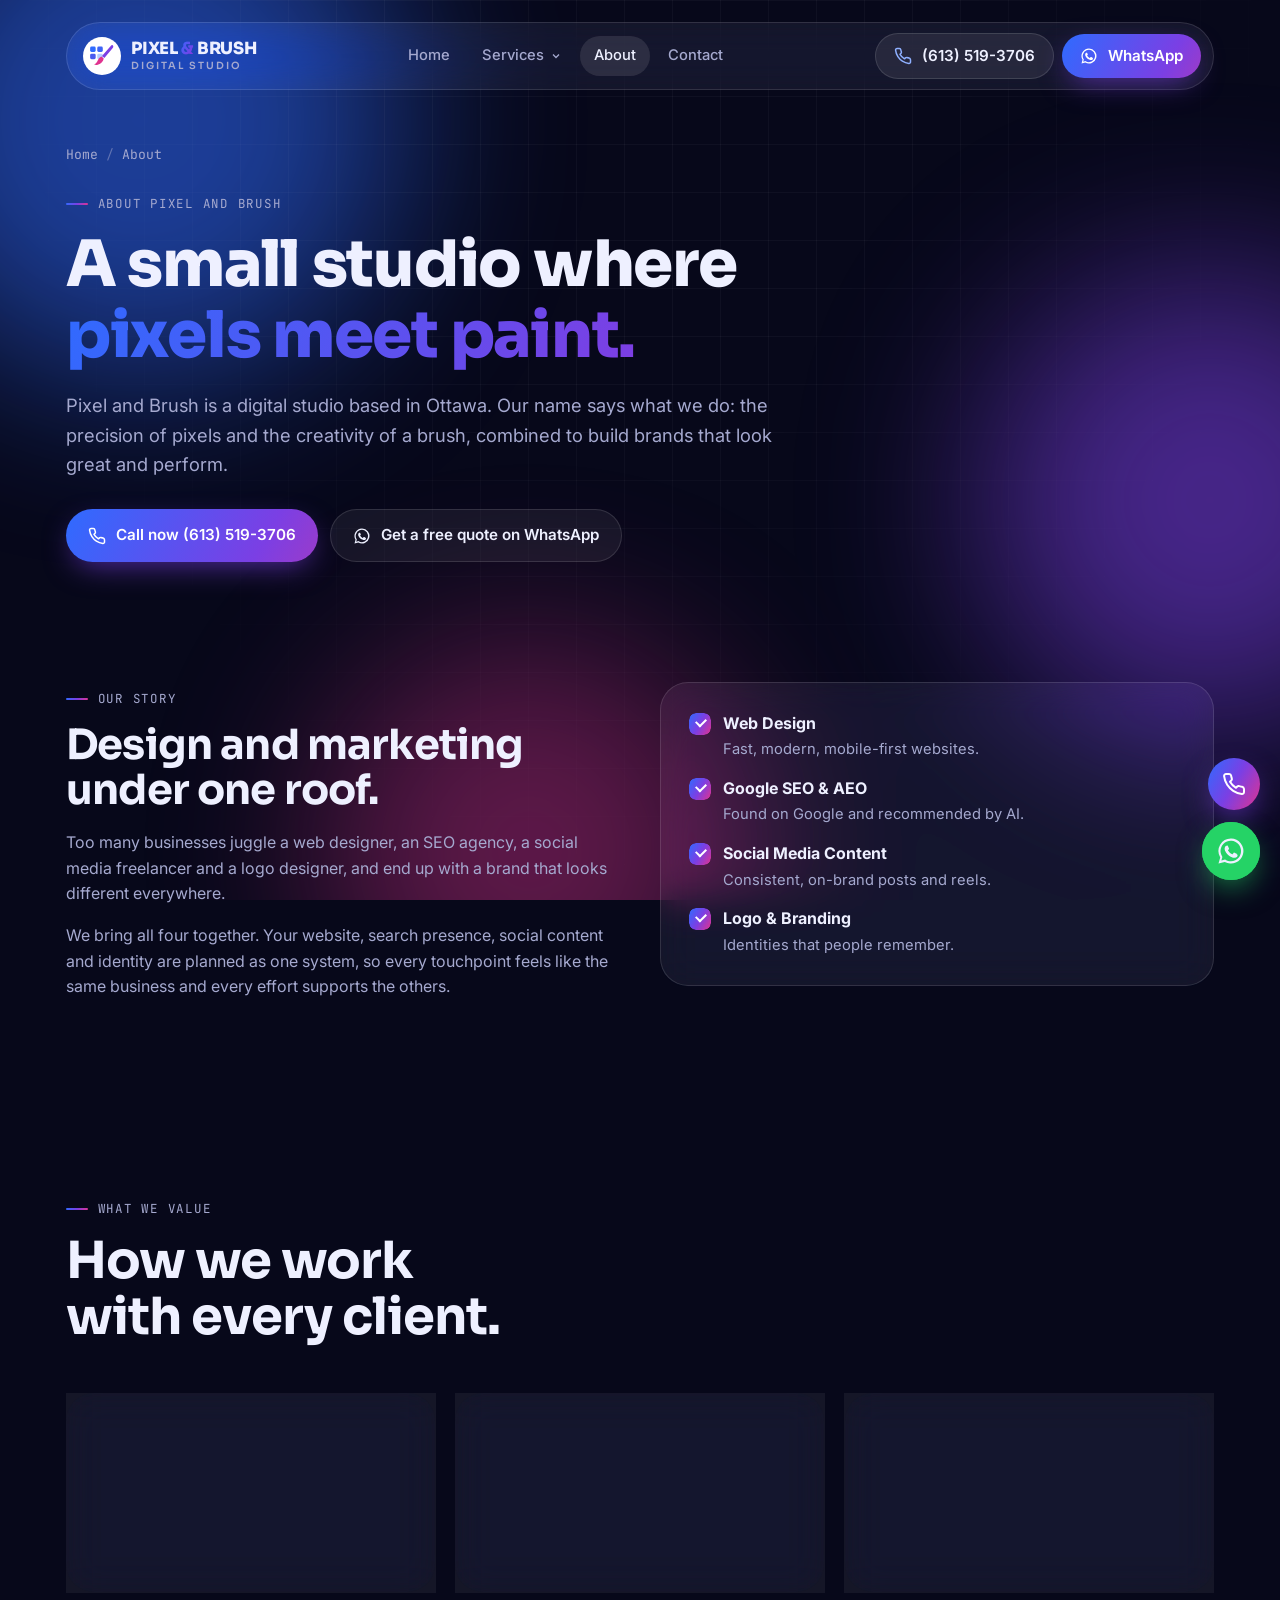
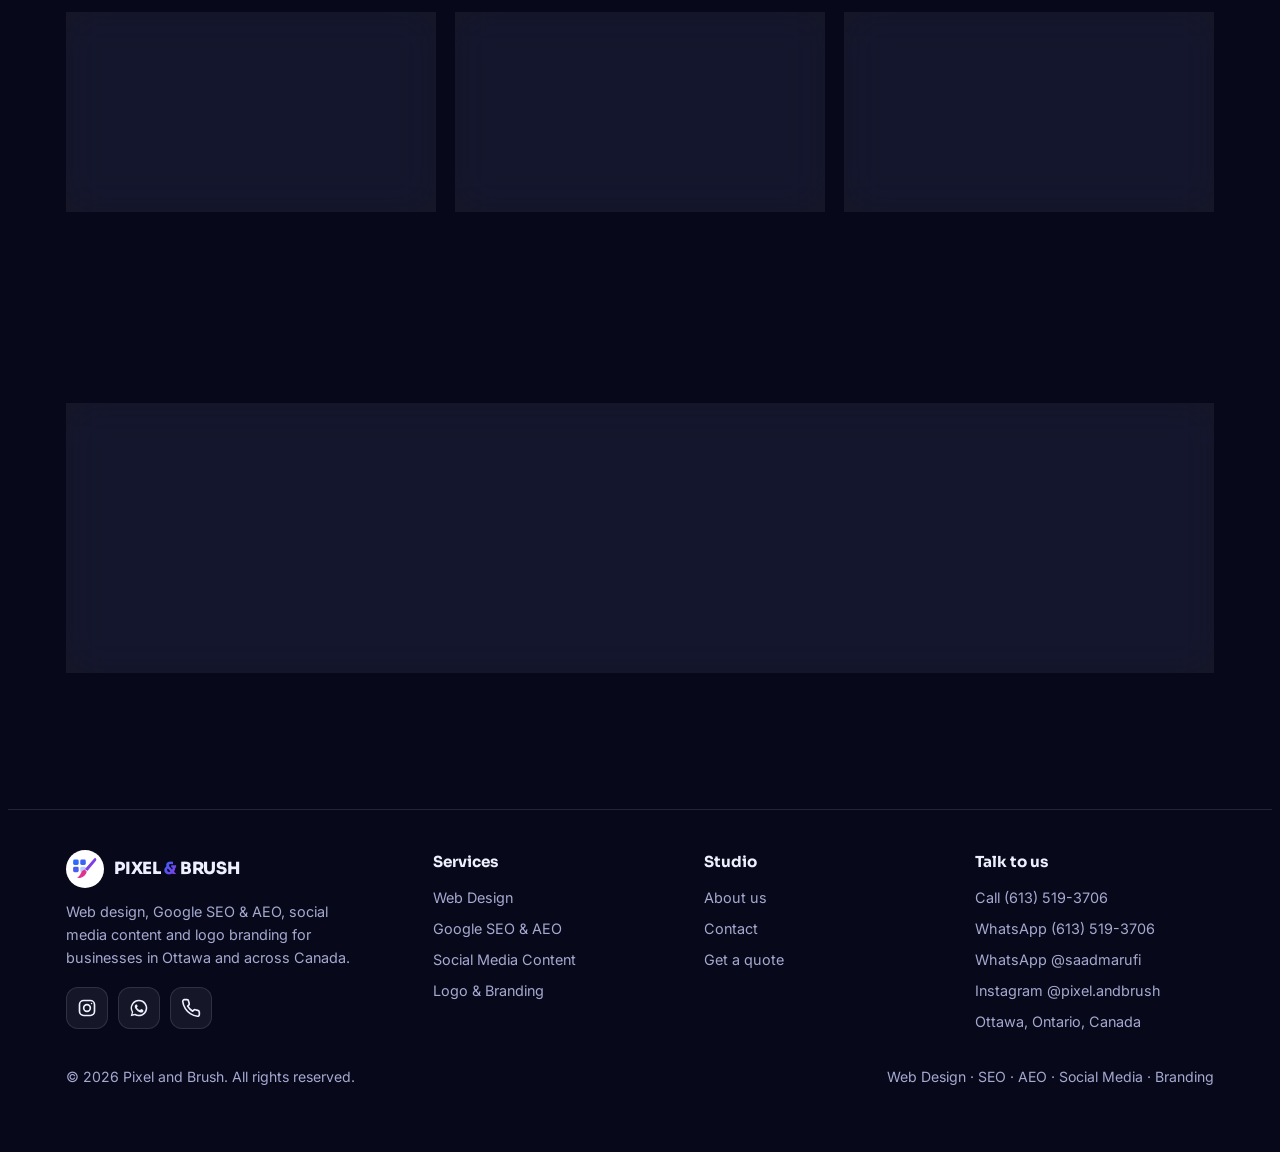
==== about.html @ d86c37ec "Replace old site with new Pixel and Brush website Seven pages (home, four services, about, contact) " ====
<!doctype html>
<html lang="en-CA">
<head>
<meta charset="utf-8">
<meta name="viewport" content="width=device-width, initial-scale=1, viewport-fit=cover">
<title>About Pixel and Brush | Ottawa Digital Studio</title>
<meta name="claude:viewport-fit-sides" content="cover">
<meta name="description" content="Meet Pixel and Brush, a Ottawa digital studio combining web design, SEO and AEO, social media content and branding under one roof.">
<meta name="robots" content="index, follow, max-image-preview:large">
<link rel="canonical" href="https://pixelandbrush.com/about.html">
<meta name="theme-color" content="#07081a">
<meta property="og:type" content="website">
<meta property="og:site_name" content="Pixel and Brush">
<meta property="og:title" content="About Pixel and Brush | Ottawa Digital Studio">
<meta property="og:description" content="Meet Pixel and Brush, a Ottawa digital studio combining web design, SEO and AEO, social media content and branding under one roof.">
<meta property="og:url" content="https://pixelandbrush.com/about.html">
<meta property="og:locale" content="en_CA">
<meta name="twitter:card" content="summary_large_image">
<meta name="geo.region" content="CA-ON">
<meta name="geo.placename" content="Ottawa">
<link rel="icon" href="assets/logo.svg" type="image/svg+xml">
<link rel="preconnect" href="https://fonts.googleapis.com">
<link rel="preconnect" href="https://fonts.gstatic.com" crossorigin>
<link rel="stylesheet" href="https://fonts.googleapis.com/css2?family=Sora:wght@500;600;700;800&family=Inter:wght@400;500;600&family=JetBrains+Mono:wght@500&display=swap">
<link rel="stylesheet" href="assets/style.css">
<script type="application/ld+json">{"@context": "https://schema.org", "@graph": [{"@type": "ProfessionalService", "@id": "https://pixelandbrush.com/#business", "name": "Pixel and Brush", "url": "https://pixelandbrush.com/", "logo": "https://pixelandbrush.com/assets/logo.svg", "image": "https://pixelandbrush.com/assets/logo.svg", "description": "Pixel and Brush is a digital studio in Ottawa offering web design, Google SEO and AEO, social media content creation, and logo and branding.", "telephone": "+16135193706", "priceRange": "$$", "sameAs": ["https://www.instagram.com/pixel.andbrush"], "address": {"@type": "PostalAddress", "addressLocality": "Ottawa", "addressRegion": "ON", "addressCountry": "CA"}, "areaServed": [{"@type": "City", "name": "Ottawa"}, {"@type": "Country", "name": "Canada"}], "contactPoint": {"@type": "ContactPoint", "telephone": "+16135193706", "contactType": "sales", "availableLanguage": ["English"]}, "hasOfferCatalog": {"@type": "OfferCatalog", "name": "Digital services", "itemListElement": [{"@type": "Offer", "itemOffered": {"@type": "Service", "name": "Web Design", "url": "https://pixelandbrush.com/web-design.html"}}, {"@type": "Offer", "itemOffered": {"@type": "Service", "name": "Google SEO & AEO", "url": "https://pixelandbrush.com/seo-aeo.html"}}, {"@type": "Offer", "itemOffered": {"@type": "Service", "name": "Social Media Content", "url": "https://pixelandbrush.com/social-media-content.html"}}, {"@type": "Offer", "itemOffered": {"@type": "Service", "name": "Logo & Branding", "url": "https://pixelandbrush.com/logo-branding.html"}}]}}, {"@type": "WebPage", "@id": "https://pixelandbrush.com/about.html#page", "url": "https://pixelandbrush.com/about.html", "name": "About Pixel and Brush | Ottawa Digital Studio", "description": "Meet Pixel and Brush, a Ottawa digital studio combining web design, SEO and AEO, social media content and branding under one roof.", "isPartOf": {"@type": "WebSite", "@id": "https://pixelandbrush.com/#site", "url": "https://pixelandbrush.com/", "name": "Pixel and Brush"}, "about": {"@id": "https://pixelandbrush.com/#business"}}, {"@type": "BreadcrumbList", "itemListElement": [{"@type": "ListItem", "position": 1, "name": "Home", "item": "https://pixelandbrush.com/"}, {"@type": "ListItem", "position": 2, "name": "About", "item": "https://pixelandbrush.com/about.html"}]}]}</script>
</head>
<body>
<div class="ambient" aria-hidden="true"><div class="blob b1"></div><div class="blob b2"></div><div class="blob b3"></div></div>
<div class="grain" aria-hidden="true"></div>
<svg width="0" height="0" style="position:absolute" aria-hidden="true"><defs><symbol id="wa" viewBox="0 0 24 24"><path fill="currentColor" d="M12 2a10 10 0 0 0-8.6 15.1L2 22l5-1.3A10 10 0 1 0 12 2Zm0 18.2c-1.6 0-3.1-.4-4.4-1.2l-.3-.2-3 .8.8-2.9-.2-.3A8.2 8.2 0 1 1 12 20.2Zm4.5-6.1c-.2-.1-1.5-.7-1.7-.8-.2-.1-.4-.1-.6.1l-.8 1c-.1.2-.3.2-.5.1a6.7 6.7 0 0 1-3.3-2.9c-.3-.4.3-.4.8-1.3.1-.2 0-.3 0-.4l-.8-1.8c-.2-.5-.4-.4-.6-.4h-.5c-.2 0-.4.1-.7.3-.2.3-.9.9-.9 2.2s.9 2.5 1 2.7c.1.2 1.8 2.8 4.4 3.9 1.6.7 2.3.8 3.1.6.5-.1 1.5-.6 1.7-1.2.2-.6.2-1.1.2-1.2-.1-.1-.3-.2-.5-.3Z"/></symbol></defs></svg>
<header id="top"><div class="wrap"><nav class="nav glass" aria-label="Main">
<a class="brand" href="index.html" aria-label="Pixel and Brush home"><svg viewBox="0 0 48 48" aria-hidden="true"><circle cx="24" cy="24" r="24" fill="#fff"/><rect x="9" y="12" width="7" height="7" rx="1.8" fill="#2f6bff"/><rect x="18" y="12" width="7" height="7" rx="1.8" fill="#3d63f5"/><rect x="9" y="21" width="7" height="7" rx="1.8" fill="#4a5bef"/><rect x="18" y="21" width="7" height="7" rx="1.8" fill="#2f6bff" opacity=".35"/><path d="M37.5 10.5c1.2 1 1 2.6-.2 3.8L27 26.5l-3-2.6 11.3-12.9c.6-.7 1.5-1 2.2-.5Z" fill="#7b3fe4"/><path d="M23.2 24.6l3 2.7c-.6 3.4-3 6.6-7.6 7.7-1.6.4-3.3.3-4.6-.3 2.6-1 3.6-2.6 4.6-4.9 1-2.4 2.5-4.4 4.6-5.2Z" fill="#e0338f"/></svg><span>PIXEL <span class="grad-text">&amp;</span> BRUSH<small>DIGITAL STUDIO</small></span></a>
<div class="links" id="links">
<a href="index.html">Home</a>
<div class="dd"><button type="button" aria-expanded="false" aria-haspopup="true">Services <svg width="12" height="12" viewBox="0 0 24 24" fill="none" stroke="currentColor" stroke-width="2.5"><path d="m6 9 6 6 6-6"/></svg></button><div class="dd-menu"><a href="web-design.html"><span><svg viewBox="0 0 24 24" fill="none" stroke="#fff" stroke-width="2" stroke-linecap="round" stroke-linejoin="round"><rect x="3" y="4" width="18" height="14" rx="2"/><path d="M3 8h18M8 21h8M12 18v3"/></svg></span><div>Web Design<small>Fast, custom websites that convert</small></div></a><a href="seo-aeo.html"><span><svg viewBox="0 0 24 24" fill="none" stroke="#fff" stroke-width="2" stroke-linecap="round"><circle cx="11" cy="11" r="7"/><path d="M20 20l-4-4M8 11h6M11 8v6"/></svg></span><div>Google SEO & AEO<small>Rank on Google, get cited by AI</small></div></a><a href="social-media-content.html"><span><svg viewBox="0 0 24 24" fill="none" stroke="#fff" stroke-width="2" stroke-linecap="round" stroke-linejoin="round"><rect x="3" y="3" width="18" height="18" rx="5"/><circle cx="12" cy="12" r="4"/><circle cx="17.5" cy="6.5" r=".8" fill="#fff"/></svg></span><div>Social Media Content<small>Reels, posts & monthly calendars</small></div></a><a href="logo-branding.html"><span><svg viewBox="0 0 24 24" fill="none" stroke="#fff" stroke-width="2" stroke-linecap="round" stroke-linejoin="round"><path d="M18.4 2.6a2 2 0 0 1 2.9 2.9L12 14.8 9.2 12z"/><path d="M9 12.5c-2.5 0-4 1.8-4 4 0 1.6-.8 2.6-2 3 4.5 1.5 9-.5 9-4.5z"/></svg></span><div>Logo & Branding<small>Logos and brand identity systems</small></div></a></div></div>
<a href="about.html" aria-current="page">About</a>
<a href="contact.html">Contact</a>
</div>
<div class="nav-actions">
<a class="btn btn-call" href="tel:+16135193706" aria-label="Call now (613) 519-3706"><svg viewBox="0 0 24 24" fill="none" stroke="currentColor" stroke-width="2" stroke-linecap="round" stroke-linejoin="round"><path d="M22 16.9v3a2 2 0 0 1-2.2 2 19.8 19.8 0 0 1-8.6-3.1 19.5 19.5 0 0 1-6-6A19.8 19.8 0 0 1 2.1 4.2 2 2 0 0 1 4.1 2h3a2 2 0 0 1 2 1.7c.1.9.4 1.8.7 2.7a2 2 0 0 1-.5 2.1L8 9.8a16 16 0 0 0 6 6l1.3-1.3a2 2 0 0 1 2.1-.4c.9.3 1.8.6 2.7.7a2 2 0 0 1 1.7 2z"/></svg><span class="num">(613) 519-3706</span></a>
<a class="btn btn-grad" href="https://wa.me/16135193706" target="_blank" rel="noopener"><svg viewBox="0 0 24 24" fill="currentColor" aria-hidden="true"><use href="#wa"/></svg><span>WhatsApp</span></a>
<button class="menu-btn" id="menuBtn" aria-label="Open menu" aria-expanded="false" aria-controls="links"><svg viewBox="0 0 24 24" width="20" height="20" fill="none" stroke="currentColor" stroke-width="2" stroke-linecap="round" aria-hidden="true"><path d="M4 7h16M4 12h16M4 17h10"/></svg></button>
</div></nav></div></header>
<main><div class="wrap phero"><nav aria-label="Breadcrumb" class="crumbs load"><ol><li><a href="index.html">Home</a></li><li aria-current="page">About</li></ol></nav>
<span class="eyebrow load d1">About Pixel and Brush</span><h1 class="load d2">A small studio where <span class="grad-text">pixels meet paint.</span></h1><p class="lead load d3">Pixel and Brush is a digital studio based in Ottawa. Our name says what we do: the precision of pixels and the creativity of a brush, combined to build brands that look great and perform.</p><div class="load d4"><div class="ctas"><a class="btn btn-grad" href="tel:+16135193706"><svg viewBox="0 0 24 24" fill="none" stroke="currentColor" stroke-width="2" stroke-linecap="round" stroke-linejoin="round"><path d="M22 16.9v3a2 2 0 0 1-2.2 2 19.8 19.8 0 0 1-8.6-3.1 19.5 19.5 0 0 1-6-6A19.8 19.8 0 0 1 2.1 4.2 2 2 0 0 1 4.1 2h3a2 2 0 0 1 2 1.7c.1.9.4 1.8.7 2.7a2 2 0 0 1-.5 2.1L8 9.8a16 16 0 0 0 6 6l1.3-1.3a2 2 0 0 1 2.1-.4c.9.3 1.8.6 2.7.7a2 2 0 0 1 1.7 2z"/></svg>Call now (613) 519-3706</a>
<a class="btn btn-ghost" href="https://wa.me/16135193706" target="_blank" rel="noopener"><svg viewBox="0 0 24 24" fill="currentColor" aria-hidden="true"><use href="#wa"/></svg>Get a free quote on WhatsApp</a></div></div></div><section><div class="wrap two"><div class="prose reveal"><span class="eyebrow">Our story</span><h2>Design and marketing under one roof.</h2><p>Too many businesses juggle a web designer, an SEO agency, a social media freelancer and a logo designer, and end up with a brand that looks different everywhere.</p><p>We bring all four together. Your website, search presence, social content and identity are planned as one system, so every touchpoint feels like the same business and every effort supports the others.</p></div><ul class="check glass reveal"><li><div><strong>Web Design</strong><span>Fast, modern, mobile-first websites.</span></div></li><li><div><strong>Google SEO &amp; AEO</strong><span>Found on Google and recommended by AI.</span></div></li><li><div><strong>Social Media Content</strong><span>Consistent, on-brand posts and reels.</span></div></li><li><div><strong>Logo &amp; Branding</strong><span>Identities that people remember.</span></div></li></ul></div></section><section><div class="wrap"><div class="sec-head reveal"><div><span class="eyebrow">What we value</span><h2>How we work with every client.</h2></div></div><div class="feat"><div class="f glass reveal"><div class="icon"><svg viewBox="0 0 24 24" fill="none" stroke="currentColor" stroke-width="2" stroke-linecap="round" stroke-linejoin="round"><path d="M22 16.9v3a2 2 0 0 1-2.2 2 19.8 19.8 0 0 1-8.6-3.1 19.5 19.5 0 0 1-6-6A19.8 19.8 0 0 1 2.1 4.2 2 2 0 0 1 4.1 2h3a2 2 0 0 1 2 1.7c.1.9.4 1.8.7 2.7a2 2 0 0 1-.5 2.1L8 9.8a16 16 0 0 0 6 6l1.3-1.3a2 2 0 0 1 2.1-.4c.9.3 1.8.6 2.7.7a2 2 0 0 1 1.7 2z"/></svg></div><h3>Easy to reach</h3><p>Call (613) 519-3706 or WhatsApp us. You talk to the people doing the work.</p></div><div class="f glass reveal"><div class="icon"><svg viewBox="0 0 24 24" fill="none" stroke="#fff" stroke-width="2"><path d="M2 12s3.6-7 10-7 10 7 10 7-3.6 7-10 7S2 12 2 12z"/><circle cx="12" cy="12" r="3"/></svg></div><h3>Transparent</h3><p>Clear quotes, clear timelines and plain-language reports.</p></div><div class="f glass reveal"><div class="icon"><svg viewBox="0 0 24 24" fill="none" stroke="#fff" stroke-width="2" stroke-linecap="round" stroke-linejoin="round"><path d="M13 2 4 14h7l-1 8 9-12h-7z"/></svg></div><h3>Fast &amp; reliable</h3><p>We agree deadlines up front and keep them.</p></div><div class="f glass reveal"><div class="icon"><svg viewBox="0 0 24 24" fill="none" stroke="#fff" stroke-width="2" stroke-linecap="round"><path d="M12 3l2.5 5.5L20 11l-5.5 2.5L12 19l-2.5-5.5L4 11l5.5-2.5z"/></svg></div><h3>Future-ready</h3><p>We build for how people search today, including AI assistants.</p></div><div class="f glass reveal"><div class="icon"><svg viewBox="0 0 24 24" fill="none" stroke="#fff" stroke-width="2" stroke-linecap="round"><path d="M12 21s-7-4.5-7-10a4 4 0 0 1 7-2.6A4 4 0 0 1 19 11c0 5.5-7 10-7 10z"/></svg></div><h3>Detail-obsessed</h3><p>Smooth animations, sharp layouts and polished copy.</p></div><div class="f glass reveal"><div class="icon"><svg viewBox="0 0 24 24" fill="none" stroke="#fff" stroke-width="2" stroke-linecap="round"><path d="M3 17l6-6 4 4 8-8M15 7h6v6"/></svg></div><h3>Results-focused</h3><p>Everything we make is measured by calls, leads and sales.</p></div></div></div></section><section><div class="wrap"><div class="cta-band glass reveal"><div><h2>Let's talk about your brand.</h2><p>Call (613) 519-3706 or message us on WhatsApp.</p></div><div class="ctas"><a class="btn btn-grad" href="tel:+16135193706"><svg viewBox="0 0 24 24" fill="none" stroke="currentColor" stroke-width="2" stroke-linecap="round" stroke-linejoin="round"><path d="M22 16.9v3a2 2 0 0 1-2.2 2 19.8 19.8 0 0 1-8.6-3.1 19.5 19.5 0 0 1-6-6A19.8 19.8 0 0 1 2.1 4.2 2 2 0 0 1 4.1 2h3a2 2 0 0 1 2 1.7c.1.9.4 1.8.7 2.7a2 2 0 0 1-.5 2.1L8 9.8a16 16 0 0 0 6 6l1.3-1.3a2 2 0 0 1 2.1-.4c.9.3 1.8.6 2.7.7a2 2 0 0 1 1.7 2z"/></svg>Call now (613) 519-3706</a>
<a class="btn btn-ghost" href="https://wa.me/16135193706" target="_blank" rel="noopener"><svg viewBox="0 0 24 24" fill="currentColor" aria-hidden="true"><use href="#wa"/></svg>Get a free quote on WhatsApp</a></div></div></div></section></main>
<footer><div class="wrap">
<div class="foot-grid">
<div><a class="brand" href="index.html"><svg viewBox="0 0 48 48" aria-hidden="true"><circle cx="24" cy="24" r="24" fill="#fff"/><rect x="9" y="12" width="7" height="7" rx="1.8" fill="#2f6bff"/><rect x="18" y="12" width="7" height="7" rx="1.8" fill="#3d63f5"/><rect x="9" y="21" width="7" height="7" rx="1.8" fill="#4a5bef"/><rect x="18" y="21" width="7" height="7" rx="1.8" fill="#2f6bff" opacity=".35"/><path d="M37.5 10.5c1.2 1 1 2.6-.2 3.8L27 26.5l-3-2.6 11.3-12.9c.6-.7 1.5-1 2.2-.5Z" fill="#7b3fe4"/><path d="M23.2 24.6l3 2.7c-.6 3.4-3 6.6-7.6 7.7-1.6.4-3.3.3-4.6-.3 2.6-1 3.6-2.6 4.6-4.9 1-2.4 2.5-4.4 4.6-5.2Z" fill="#e0338f"/></svg><span>PIXEL <span class="grad-text">&amp;</span> BRUSH</span></a>
<p>Web design, Google SEO &amp; AEO, social media content and logo branding for businesses in Ottawa and across Canada.</p><div class="socials"><a href="https://www.instagram.com/pixel.andbrush" target="_blank" rel="noopener me" aria-label="Pixel and Brush on Instagram"><svg viewBox="0 0 24 24" fill="none" stroke="currentColor" stroke-width="2" stroke-linecap="round" stroke-linejoin="round"><rect x="3" y="3" width="18" height="18" rx="5"/><circle cx="12" cy="12" r="4"/><circle cx="17.5" cy="6.5" r=".9" fill="currentColor" stroke="none"/></svg></a><a href="https://wa.me/16135193706" target="_blank" rel="noopener" aria-label="WhatsApp"><svg viewBox="0 0 24 24" fill="currentColor" aria-hidden="true"><use href="#wa"/></svg></a><a href="tel:+16135193706" aria-label="Call (613) 519-3706"><svg viewBox="0 0 24 24" fill="none" stroke="currentColor" stroke-width="2" stroke-linecap="round" stroke-linejoin="round"><path d="M22 16.9v3a2 2 0 0 1-2.2 2 19.8 19.8 0 0 1-8.6-3.1 19.5 19.5 0 0 1-6-6A19.8 19.8 0 0 1 2.1 4.2 2 2 0 0 1 4.1 2h3a2 2 0 0 1 2 1.7c.1.9.4 1.8.7 2.7a2 2 0 0 1-.5 2.1L8 9.8a16 16 0 0 0 6 6l1.3-1.3a2 2 0 0 1 2.1-.4c.9.3 1.8.6 2.7.7a2 2 0 0 1 1.7 2z"/></svg></a></div></div>
<div><h4>Services</h4><ul><li><a href="web-design.html">Web Design</a></li><li><a href="seo-aeo.html">Google SEO & AEO</a></li><li><a href="social-media-content.html">Social Media Content</a></li><li><a href="logo-branding.html">Logo & Branding</a></li></ul></div>
<div><h4>Studio</h4><ul><li><a href="about.html">About us</a></li><li><a href="contact.html">Contact</a></li><li><a href="contact.html#quote">Get a quote</a></li></ul></div>
<div><h4>Talk to us</h4><ul><li><a href="tel:+16135193706">Call (613) 519-3706</a></li><li><a href="https://wa.me/16135193706" target="_blank" rel="noopener">WhatsApp (613) 519-3706</a></li><li>WhatsApp @saadmarufi</li><li><a href="https://www.instagram.com/pixel.andbrush" target="_blank" rel="noopener me">Instagram @pixel.andbrush</a></li><li>Ottawa, Ontario, Canada</li></ul></div>
</div>
<div class="foot"><span>© <span id="yr">2026</span> Pixel and Brush. All rights reserved.</span><span>Web Design · SEO · AEO · Social Media · Branding</span></div>
</div></footer>
<a class="fab-call" href="tel:+16135193706" aria-label="Call now (613) 519-3706"><span style="color:#fff;display:grid"><svg viewBox="0 0 24 24" fill="none" stroke="currentColor" stroke-width="2" stroke-linecap="round" stroke-linejoin="round"><path d="M22 16.9v3a2 2 0 0 1-2.2 2 19.8 19.8 0 0 1-8.6-3.1 19.5 19.5 0 0 1-6-6A19.8 19.8 0 0 1 2.1 4.2 2 2 0 0 1 4.1 2h3a2 2 0 0 1 2 1.7c.1.9.4 1.8.7 2.7a2 2 0 0 1-.5 2.1L8 9.8a16 16 0 0 0 6 6l1.3-1.3a2 2 0 0 1 2.1-.4c.9.3 1.8.6 2.7.7a2 2 0 0 1 1.7 2z"/></svg></span></a>
<a class="fab" href="https://wa.me/16135193706" target="_blank" rel="noopener" aria-label="Chat on WhatsApp"><svg viewBox="0 0 24 24" fill="#fff" aria-hidden="true"><use href="#wa"/></svg></a>
<script src="assets/main.js"></script>
</body>
</html>
---- assets/style.css ----
/* Layout: dark glass studio. Gradient ground lifted straight from the logo (blue → violet → magenta), frosted panels floating over slow-moving colour blobs. */
:root{
  --ink:#07081a;            /* page ground */
  --ink-2:#0d0f2a;
  --glass:rgba(255,255,255,.06);
  --glass-strong:rgba(255,255,255,.10);
  --line:rgba(255,255,255,.12);
  --fg:#eef0ff;
  --muted:#a5a9cf;
  --blue:#2f6bff;           /* pixel squares */
  --violet:#7b3fe4;         /* "PIXEL" type */
  --magenta:#e0338f;        /* brush tip, "BRUSH" */
  --grad:linear-gradient(120deg,var(--blue) 0%,var(--violet) 50%,var(--magenta) 100%);
  --wa:#25d366;
  --f-display:"Sora","Space Grotesk",system-ui,sans-serif;
  --f-body:"Inter",system-ui,-apple-system,"Segoe UI",sans-serif;
  --f-mono:"JetBrains Mono",ui-monospace,Menlo,monospace;
  --r-lg:28px; --r-md:18px;
  color-scheme:dark;
}
*{box-sizing:border-box}
html{scroll-behavior:smooth}
body{background:var(--ink);color:var(--fg);font-family:var(--f-body);font-size:16px;line-height:1.6;overflow-x:hidden;-webkit-font-smoothing:antialiased}
body::before{content:"";position:fixed;inset:0 0 auto;height:env(safe-area-inset-top,0px);z-index:60;background:rgba(7,8,26,.7)}
a{color:inherit;text-decoration:none}
h1,h2,h3{font-family:var(--f-display);line-height:1.1;margin:0;text-wrap:balance;letter-spacing:-.02em}
p{margin:0}
:focus-visible{outline:2px solid var(--magenta);outline-offset:3px;border-radius:8px}
.wrap{max-width:1180px;margin:0 auto;padding-left:max(16px,env(safe-area-inset-left,0px));padding-right:max(16px,env(safe-area-inset-right,0px))}
.grad-text{background:var(--grad);-webkit-background-clip:text;background-clip:text;color:transparent;background-size:200% 100%;animation:sheen 8s ease-in-out infinite alternate}
@keyframes sheen{to{background-position:100% 0}}
.eyebrow{font-family:var(--f-mono);font-size:.78rem;letter-spacing:.14em;text-transform:uppercase;color:var(--muted);display:inline-flex;align-items:center;gap:.6rem}
.eyebrow::before{content:"";width:22px;height:2px;background:var(--grad);border-radius:2px}

/* ambient blobs */
.ambient{position:fixed;inset:0;z-index:-1;overflow:hidden;pointer-events:none}
.blob{position:absolute;border-radius:50%;filter:blur(90px);opacity:.55;animation:float 22s ease-in-out infinite alternate}
.b1{width:520px;height:520px;background:var(--blue);top:-140px;left:-120px}
.b2{width:460px;height:460px;background:var(--violet);top:30%;right:-160px;animation-duration:26s}
.b3{width:420px;height:420px;background:var(--magenta);bottom:-160px;left:25%;opacity:.4;animation-duration:30s}
@keyframes float{0%{transform:translate(0,0) scale(1)}50%{transform:translate(60px,40px) scale(1.08)}100%{transform:translate(-40px,80px) scale(.95)}}
.grain{position:fixed;inset:0;z-index:-1;pointer-events:none;background-image:linear-gradient(rgba(255,255,255,.035) 1px,transparent 1px),linear-gradient(90deg,rgba(255,255,255,.035) 1px,transparent 1px);background-size:48px 48px;mask-image:radial-gradient(ellipse at 50% 0%,#000 30%,transparent 75%)}

/* glass */
.glass{background:var(--glass);border:1px solid var(--line);backdrop-filter:blur(18px) saturate(140%);-webkit-backdrop-filter:blur(18px) saturate(140%);border-radius:var(--r-lg)}

/* nav */
header{position:sticky;top:env(safe-area-inset-top,0px);z-index:50;padding-block:14px}
.nav{display:flex;align-items:center;justify-content:space-between;gap:16px;padding:10px 12px 10px 16px;border-radius:999px;transition:background .3s,box-shadow .3s}
header.scrolled .nav{background:rgba(13,15,42,.72);box-shadow:0 10px 40px rgba(0,0,0,.35)}
.brand{display:flex;align-items:center;gap:10px;font-family:var(--f-display);font-weight:800;font-size:1.05rem;letter-spacing:-.01em;line-height:1}
.brand svg{width:38px;height:38px;flex:none}
.brand small{display:block;font-size:.62rem;font-weight:600;letter-spacing:.2em;color:var(--muted);margin-top:3px}
.links{display:flex;gap:4px}
.links a{padding:8px 14px;border-radius:999px;color:var(--muted);font-size:.92rem;font-weight:500;transition:color .2s,background .2s}
.links a:hover{color:var(--fg);background:var(--glass)}
.btn{display:inline-flex;align-items:center;justify-content:center;gap:10px;padding:13px 22px;border-radius:999px;font-weight:600;font-size:.95rem;border:0;cursor:pointer;font-family:var(--f-body);transition:transform .25s cubic-bezier(.2,.8,.2,1),box-shadow .25s,background .25s}
.btn svg{width:18px;height:18px;flex:none}
.btn-grad{background:var(--grad);background-size:160% 100%;color:#fff;box-shadow:0 10px 30px -8px rgba(123,63,228,.7)}
.btn-grad:hover{transform:translateY(-2px);background-position:100% 0;box-shadow:0 16px 40px -8px rgba(224,51,143,.7)}
.btn-ghost{background:var(--glass);border:1px solid var(--line);color:var(--fg)}
.btn-ghost:hover{background:var(--glass-strong);transform:translateY(-2px)}
.nav .btn{padding:10px 18px}
.menu-btn{display:none;background:var(--glass);border:1px solid var(--line);color:var(--fg);width:42px;height:42px;border-radius:50%;cursor:pointer}

/* hero */
.hero{padding-block:56px 40px;display:grid;grid-template-columns:1.1fr .9fr;gap:48px;align-items:center}
.hero > *{min-width:0}
.hero h1{font-size:clamp(2.5rem,6vw,4.6rem);font-weight:800;margin-top:18px}
.hero p.lead{font-size:1.15rem;color:var(--muted);max-width:52ch;margin-top:22px}
.hero .ctas{display:flex;flex-wrap:wrap;gap:12px;margin-top:32px}
.tags{display:flex;flex-wrap:wrap;gap:8px;margin-top:34px}
.tag{font-size:.82rem;padding:6px 12px;border-radius:999px;border:1px solid var(--line);background:var(--glass);color:var(--muted)}
.load{animation:rise .9s cubic-bezier(.2,.8,.2,1) both}
.d1{animation-delay:.08s}.d2{animation-delay:.18s}.d3{animation-delay:.28s}.d4{animation-delay:.38s}.d5{animation-delay:.5s}
@keyframes rise{from{opacity:0;transform:translateY(24px)}to{opacity:1;transform:none}}

/* hero visual: stacked glass mock */
.stage{position:relative;aspect-ratio:1/1.02;max-width:100%}
.mock{position:absolute;inset:6% 4% 14% 8%;padding:18px;overflow:hidden;animation:bob 7s ease-in-out infinite}
.mock .bar{display:flex;gap:6px;margin-bottom:16px}
.mock .bar i{width:10px;height:10px;border-radius:50%;background:rgba(255,255,255,.25)}
.mock .hero-block{height:38%;border-radius:16px;background:var(--grad);opacity:.9;position:relative;overflow:hidden}
.mock .hero-block::after{content:"";position:absolute;inset:0;background:linear-gradient(100deg,transparent 30%,rgba(255,255,255,.35) 50%,transparent 70%);transform:translateX(-100%);animation:shine 3.6s ease-in-out infinite}
@keyframes shine{60%,100%{transform:translateX(100%)}}
.mock .rows{display:grid;grid-template-columns:repeat(3,1fr);gap:10px;margin-top:14px}
.mock .rows span{height:64px;border-radius:12px;background:rgba(255,255,255,.08);border:1px solid var(--line)}
.mock .lines{margin-top:14px;display:grid;gap:8px}
.mock .lines b{height:8px;border-radius:4px;background:rgba(255,255,255,.12)}
.mock .lines b:nth-child(2){width:70%}.mock .lines b:nth-child(3){width:45%}
.chip{position:absolute;padding:14px 16px;border-radius:var(--r-md);display:flex;align-items:center;gap:12px;font-size:.85rem;box-shadow:0 20px 50px -20px rgba(0,0,0,.6)}
.chip .ico{width:36px;height:36px;border-radius:10px;display:grid;place-items:center;background:var(--grad);flex:none}
.chip .ico svg{width:18px;height:18px}
.chip strong{display:block;font-family:var(--f-display);font-size:.95rem}
.chip span{color:var(--muted);font-size:.78rem}
.chip.c1{top:0;right:0;animation:bob 6s ease-in-out infinite .5s}
.chip.c2{bottom:4%;left:0;animation:bob 8s ease-in-out infinite 1s}
.chip.c3{bottom:20%;right:-2%;animation:bob 7s ease-in-out infinite 1.6s}
.serp{font-family:var(--f-mono);font-size:.72rem}
@keyframes bob{50%{transform:translateY(-12px)}}

/* marquee */
.marquee{border-block:1px solid var(--line);padding-block:18px;overflow:hidden;margin-top:40px;mask-image:linear-gradient(90deg,transparent,#000 12%,#000 88%,transparent)}
.track{display:flex;gap:48px;width:max-content;animation:scroll 32s linear infinite}
.track span{font-family:var(--f-display);font-weight:700;font-size:1.4rem;color:rgba(238,240,255,.35);white-space:nowrap;display:flex;align-items:center;gap:48px}
.track span::after{content:"";width:10px;height:10px;border-radius:3px;background:var(--grad)}
@keyframes scroll{to{transform:translateX(-50%)}}

/* sections */
section{padding-block:96px}
.sec-head{display:flex;flex-wrap:wrap;justify-content:space-between;align-items:end;gap:24px;margin-bottom:48px}
.sec-head h2{font-size:clamp(2rem,4.2vw,3.2rem);font-weight:700;margin-top:14px;max-width:18ch}
.sec-head p{color:var(--muted);max-width:44ch}

/* services */
.services{display:grid;grid-template-columns:repeat(2,1fr);gap:20px}
.card{position:relative;padding:34px;overflow:hidden;transition:transform .4s cubic-bezier(.2,.8,.2,1),border-color .3s;min-width:0}
.card::before{content:"";position:absolute;inset:0;background:radial-gradient(420px circle at var(--mx,50%) var(--my,50%),rgba(123,63,228,.28),transparent 45%);opacity:0;transition:opacity .3s;pointer-events:none}
.card:hover{transform:translateY(-6px);border-color:rgba(255,255,255,.22)}
.card:hover::before{opacity:1}
.card .icon{width:58px;height:58px;border-radius:16px;display:grid;place-items:center;background:var(--grad);box-shadow:0 12px 30px -10px rgba(224,51,143,.7)}
.card .icon svg{width:28px;height:28px}
.card h3{font-size:1.55rem;font-weight:700;margin-top:24px}
.card p{color:var(--muted);margin-top:12px;max-width:48ch}
.card ul{list-style:none;padding:0;margin:22px 0 0;display:flex;flex-wrap:wrap;gap:8px}
.card li{font-size:.8rem;padding:5px 11px;border-radius:999px;background:rgba(255,255,255,.06);border:1px solid var(--line)}
.card .kicker{position:absolute;top:30px;right:30px;font-family:var(--f-mono);font-size:.72rem;color:var(--muted);letter-spacing:.1em}

/* seo vs aeo */
.split{display:grid;grid-template-columns:1fr 1fr;gap:20px}
.split > *{min-width:0}
.answer{padding:30px}
.answer h3{font-size:1.25rem;font-weight:700;display:flex;align-items:center;gap:10px}
.answer h3 em{font-style:normal;font-family:var(--f-mono);font-size:.7rem;padding:4px 9px;border-radius:6px;background:var(--grad);letter-spacing:.06em}
.answer p{color:var(--muted);margin-top:10px}
.query{margin-top:20px;padding:16px;border-radius:14px;background:rgba(0,0,0,.25);border:1px solid var(--line);font-size:.88rem}
.query .q{font-family:var(--f-mono);font-size:.78rem;color:var(--muted);display:flex;align-items:center;gap:8px}
.query .res{margin-top:10px}
.query .res a{color:#8fb0ff;font-weight:600}
.query .res small{display:block;color:#57c78a;font-family:var(--f-mono);font-size:.72rem}
.ai-line{display:flex;gap:10px;align-items:flex-start;margin-top:10px}
.ai-dot{width:22px;height:22px;border-radius:50%;background:var(--grad);flex:none;margin-top:2px}
.typing::after{content:"▍";animation:blink 1s steps(1) infinite;color:var(--magenta)}
@keyframes blink{50%{opacity:0}}
.cite{display:inline-block;margin-top:8px;font-size:.75rem;padding:3px 9px;border-radius:999px;background:rgba(224,51,143,.18);border:1px solid rgba(224,51,143,.4)}

/* process */
.steps{display:grid;grid-template-columns:repeat(4,1fr);gap:20px;position:relative}
.step{padding:28px;min-width:0}
.step .n{font-family:var(--f-mono);font-size:.8rem;width:40px;height:40px;border-radius:12px;display:grid;place-items:center;border:1px solid var(--line);background:rgba(255,255,255,.04)}
.step h3{font-size:1.2rem;font-weight:700;margin-top:20px}
.step p{color:var(--muted);font-size:.93rem;margin-top:8px}
.step .bar{height:3px;border-radius:3px;background:rgba(255,255,255,.08);margin-top:22px;overflow:hidden}
.step .bar i{display:block;height:100%;background:var(--grad);width:var(--w)}

/* faq */
.faq{display:grid;gap:12px;max-width:820px}
details{padding:0 26px;border-radius:var(--r-md)}
summary{cursor:pointer;list-style:none;padding-block:22px;font-family:var(--f-display);font-weight:600;font-size:1.08rem;display:flex;justify-content:space-between;gap:16px;align-items:center}
summary::-webkit-details-marker{display:none}
summary::after{content:"+";font-size:1.5rem;font-weight:400;transition:transform .3s;color:var(--magenta)}
details[open] summary::after{transform:rotate(45deg)}
details p{color:var(--muted);padding-bottom:22px;max-width:65ch}

/* contact */
.contact{padding:clamp(28px,5vw,60px);display:grid;grid-template-columns:1fr 1fr;gap:48px;position:relative;overflow:hidden}
.contact > *{min-width:0}
.contact::before{content:"";position:absolute;width:480px;height:480px;border-radius:50%;background:var(--grad);filter:blur(100px);opacity:.35;top:-200px;right:-150px;pointer-events:none}
.contact h2{font-size:clamp(2rem,4vw,3rem);font-weight:800;margin-top:14px}
.contact .sub{color:var(--muted);margin-top:16px;max-width:42ch}
.handle{margin-top:28px;display:flex;align-items:center;gap:14px;padding:14px 16px;border-radius:var(--r-md);background:rgba(37,211,102,.1);border:1px solid rgba(37,211,102,.35);flex-wrap:wrap}
.handle .wa{width:46px;height:46px;border-radius:14px;background:var(--wa);display:grid;place-items:center;flex:none}
.handle .wa svg{width:26px;height:26px}
.handle .who{flex:1;min-width:0}
.handle .who span{font-size:.78rem;color:var(--muted);display:block}
.handle .who strong{font-family:var(--f-mono);font-size:1.1rem;user-select:all;word-break:break-all}
.copy{background:rgba(255,255,255,.08);border:1px solid var(--line);color:var(--fg);padding:9px 14px;border-radius:999px;cursor:pointer;font-size:.85rem;font-family:var(--f-body)}
.copy:hover{background:rgba(255,255,255,.14)}
form{display:grid;gap:14px;position:relative}
label{font-size:.82rem;color:var(--muted);display:grid;gap:6px}
input,select,textarea{font:inherit;color:var(--fg);background:rgba(0,0,0,.25);border:1px solid var(--line);border-radius:14px;padding:13px 15px;width:100%;transition:border-color .2s,box-shadow .2s}
textarea{resize:vertical;min-height:110px}
select option{background:var(--ink-2)}
input:focus,select:focus,textarea:focus{outline:none;border-color:var(--violet);box-shadow:0 0 0 4px rgba(123,63,228,.25)}
.svc-pick{display:flex;flex-wrap:wrap;gap:8px}
.svc-pick input{position:absolute;opacity:0;width:1px;height:1px}
.svc-pick span{display:inline-block;padding:8px 14px;border-radius:999px;border:1px solid var(--line);background:rgba(255,255,255,.04);font-size:.85rem;color:var(--fg);cursor:pointer;transition:all .2s}
.svc-pick input:checked + span{background:var(--grad);border-color:transparent}
.svc-pick input:focus-visible + span{outline:2px solid var(--magenta);outline-offset:2px}
.btn-wa{background:var(--wa);color:#05230f;width:100%;padding:15px}
.btn-wa:hover{transform:translateY(-2px);box-shadow:0 14px 34px -10px rgba(37,211,102,.7)}
.note{font-size:.8rem;color:var(--muted);min-height:1.2em}

footer{padding-block:40px 56px;border-top:1px solid var(--line);margin-top:40px}
.foot{display:flex;flex-wrap:wrap;justify-content:space-between;gap:20px;align-items:center;color:var(--muted);font-size:.88rem}

/* floating whatsapp */
.fab{position:fixed;right:calc(20px + env(safe-area-inset-right,0px));bottom:calc(20px + env(safe-area-inset-bottom,0px));z-index:40;width:58px;height:58px;border-radius:50%;background:var(--wa);display:grid;place-items:center;box-shadow:0 12px 30px -6px rgba(37,211,102,.6);transition:transform .25s}
.fab:hover{transform:scale(1.08)}
.fab svg{width:30px;height:30px}
.fab::after{content:"";position:absolute;inset:0;border-radius:50%;border:2px solid var(--wa);animation:ping 2.4s ease-out infinite}
@keyframes ping{from{transform:scale(1);opacity:.8}to{transform:scale(1.6);opacity:0}}

/* scroll reveal (only applied by JS to elements below the fold) */
.pre{opacity:0;transform:translateY(36px)}
.in{opacity:1;transform:none;transition:opacity .9s cubic-bezier(.2,.8,.2,1),transform .9s cubic-bezier(.2,.8,.2,1)}

@media (max-width:960px){
  .hero{grid-template-columns:1fr;gap:32px}
  .stage{max-width:520px;width:100%;margin:0 auto}
  .steps{grid-template-columns:repeat(2,1fr)}
  .contact{grid-template-columns:1fr}
  .links{display:none}
  .menu-btn{display:grid;place-items:center}
  .links.open{display:flex;position:absolute;top:72px;left:max(16px,env(safe-area-inset-left,0px));right:max(16px,env(safe-area-inset-right,0px));flex-direction:column;padding:12px;border-radius:22px;background:rgba(13,15,42,.92);backdrop-filter:blur(20px);-webkit-backdrop-filter:blur(20px);border:1px solid var(--line)}
}
@media (max-width:720px){
  .services,.split{grid-template-columns:1fr}
  .steps{grid-template-columns:1fr}
  section{padding-block:64px}
  .card{padding:26px}
  .nav .btn span{display:none}
  .chip{font-size:.78rem;padding:10px 12px}
  .chip .ico{width:30px;height:30px}
}
@media (prefers-reduced-motion:reduce){
  *,*::before,*::after{animation:none!important;transition:none!important}
  .pre{opacity:1;transform:none}
  html{scroll-behavior:auto}
}

/* ---------- multi-page additions ---------- */
.links a[aria-current="page"]{color:var(--fg);background:var(--glass-strong)}
.dd{position:relative}
.dd > button{background:none;border:0;font:inherit;color:var(--muted);font-size:.92rem;font-weight:500;padding:8px 14px;border-radius:999px;cursor:pointer;display:flex;align-items:center;gap:6px}
.dd > button:hover,.dd:focus-within > button{color:var(--fg);background:var(--glass)}
.dd-menu{position:absolute;top:calc(100% + 10px);left:50%;transform:translate(-50%,8px);min-width:280px;padding:10px;border-radius:20px;background:rgba(13,15,42,.94);border:1px solid var(--line);backdrop-filter:blur(20px);-webkit-backdrop-filter:blur(20px);display:grid;gap:2px;opacity:0;visibility:hidden;transition:opacity .25s,transform .25s,visibility .25s;box-shadow:0 30px 60px -20px rgba(0,0,0,.6)}
.dd:hover .dd-menu,.dd:focus-within .dd-menu,.dd.open .dd-menu{opacity:1;visibility:visible;transform:translate(-50%,0)}
.dd-menu a{display:flex;gap:12px;align-items:center;padding:10px 12px;border-radius:12px;color:var(--fg)}
.dd-menu a span{width:32px;height:32px;border-radius:10px;background:var(--grad);display:grid;place-items:center;flex:none}
.dd-menu a span svg{width:16px;height:16px}
.dd-menu a small{display:block;color:var(--muted);font-size:.76rem}
.btn-call{background:rgba(255,255,255,.08);border:1px solid var(--line);color:var(--fg)}
.btn-call:hover{background:rgba(255,255,255,.14);transform:translateY(-2px)}
.btn-call svg{color:#8fb0ff}
.nav-actions{display:flex;gap:8px;align-items:center}

.phero{padding-block:40px 24px}
.crumbs{display:flex;flex-wrap:wrap;gap:8px;font-size:.82rem;color:var(--muted);font-family:var(--f-mono);margin-bottom:22px}
.crumbs a:hover{color:var(--fg)}
.crumbs li{list-style:none;display:flex;gap:8px}
.crumbs li+li::before{content:"/";opacity:.5}
.crumbs ol{display:flex;flex-wrap:wrap;gap:8px;padding:0;margin:0}
.phero h1{font-size:clamp(2.3rem,5.4vw,4rem);font-weight:800;margin-top:16px;max-width:20ch}
.phero .lead{font-size:1.15rem;color:var(--muted);max-width:60ch;margin-top:20px}
.phero .ctas{display:flex;flex-wrap:wrap;gap:12px;margin-top:30px}

.feat{display:grid;grid-template-columns:repeat(3,1fr);gap:20px}
.feat .f{padding:28px;min-width:0}
.feat .f .icon{width:46px;height:46px;border-radius:14px;display:grid;place-items:center;background:var(--grad)}
.feat .f .icon svg{width:22px;height:22px}
.feat h3{font-size:1.15rem;font-weight:700;margin-top:18px}
.feat p{color:var(--muted);margin-top:8px;font-size:.95rem}

.two{display:grid;grid-template-columns:1fr 1fr;gap:40px;align-items:start}
.two > *{min-width:0}
.prose h2{font-size:clamp(1.8rem,3.4vw,2.6rem);font-weight:700;margin-top:14px}
.prose p{color:var(--muted);margin-top:16px;max-width:62ch}
.check{list-style:none;padding:28px;margin:0;display:grid;gap:14px}
.check li{display:flex;gap:12px;align-items:flex-start}
.check li::before{content:"";width:22px;height:22px;flex:none;border-radius:7px;background:var(--grad) ;margin-top:2px;
  -webkit-mask:url("data:image/svg+xml,%3Csvg xmlns='http://www.w3.org/2000/svg' viewBox='0 0 24 24'%3E%3Crect width='24' height='24' rx='7'/%3E%3C/svg%3E");}
.check li{position:relative}
.check li::after{content:"";position:absolute;left:7px;top:7px;width:8px;height:5px;border-left:2px solid #fff;border-bottom:2px solid #fff;transform:rotate(-45deg)}
.check strong{display:block}
.check span{color:var(--muted);font-size:.92rem}

.cta-band{padding:clamp(28px,5vw,56px);display:flex;flex-wrap:wrap;gap:24px;align-items:center;justify-content:space-between;position:relative;overflow:hidden}
.cta-band::before{content:"";position:absolute;inset:0;background:var(--grad);opacity:.22;pointer-events:none}
.cta-band > *{position:relative}
.cta-band h2{font-size:clamp(1.7rem,3.4vw,2.5rem);font-weight:800;max-width:20ch}
.cta-band p{color:var(--muted);margin-top:10px}
.cta-band .ctas{display:flex;flex-wrap:wrap;gap:12px}
.card .more{display:inline-flex;align-items:center;gap:8px;margin-top:22px;font-weight:600;font-size:.92rem}
.card .more svg{width:16px;height:16px;transition:transform .25s}
.card:hover .more svg{transform:translateX(4px)}
.card h3 a::after{content:"";position:absolute;inset:0}
.phone-big{font-family:var(--f-display);font-weight:800;font-size:clamp(1.6rem,3.4vw,2.3rem);letter-spacing:-.01em;user-select:all}
.contact-ways{display:grid;gap:12px;margin-top:28px}
.way{display:flex;align-items:center;gap:14px;padding:14px 16px;border-radius:var(--r-md);border:1px solid var(--line);background:rgba(255,255,255,.05);flex-wrap:wrap}
.way .ic{width:46px;height:46px;border-radius:14px;display:grid;place-items:center;flex:none}
.way .ic svg{width:24px;height:24px}
.way .who{flex:1;min-width:0}
.way .who span{font-size:.78rem;color:var(--muted);display:block}
.way .who strong{font-family:var(--f-mono);font-size:1.05rem;user-select:all}
.way.call .ic{background:var(--grad)}
.way.wa-way{background:rgba(37,211,102,.1);border-color:rgba(37,211,102,.35)}
.way.wa-way .ic{background:var(--wa)}
.foot-grid{display:grid;grid-template-columns:1.4fr 1fr 1fr 1fr;gap:32px;padding-bottom:32px}
.foot-grid > *{min-width:0}
.foot-grid h4{font-family:var(--f-display);font-size:.95rem;margin:0 0 12px}
.foot-grid ul{list-style:none;padding:0;margin:0;display:grid;gap:8px;color:var(--muted);font-size:.9rem}
.foot-grid a:hover{color:var(--fg)}
.foot-grid p{color:var(--muted);font-size:.9rem;margin-top:12px;max-width:34ch}
.fab-call{position:fixed;right:calc(20px + env(safe-area-inset-right,0px));bottom:calc(90px + env(safe-area-inset-bottom,0px));z-index:40;width:52px;height:52px;border-radius:50%;background:var(--grad);display:grid;place-items:center;box-shadow:0 12px 30px -6px rgba(123,63,228,.7);transition:transform .25s}
.fab-call:hover{transform:scale(1.08)}
.fab-call svg{width:24px;height:24px}
@media (max-width:1100px){.nav-actions .btn-call .num{display:none}}
@media (max-width:960px){
  .feat{grid-template-columns:1fr 1fr}
  .two{grid-template-columns:1fr}
  .foot-grid{grid-template-columns:1fr 1fr}
  .dd > button{display:none}
  .dd-menu{position:static;opacity:1;visibility:visible;transform:none;min-width:0;padding:0;background:none;border:0;box-shadow:none;backdrop-filter:none;-webkit-backdrop-filter:none}
  .links.open a{padding:10px 14px}
}
@media (max-width:720px){.feat{grid-template-columns:1fr}.foot-grid{grid-template-columns:1fr}}

/* instagram */
.socials{display:flex;gap:10px;margin-top:18px}
.socials a{width:42px;height:42px;border-radius:12px;display:grid;place-items:center;background:var(--glass);border:1px solid var(--line);color:var(--fg);transition:transform .25s,background .25s}
.socials a:hover{transform:translateY(-3px);background:var(--grad)}
.socials svg{width:20px;height:20px}
.way.ig-way{background:rgba(224,51,143,.1);border-color:rgba(224,51,143,.35)}
.way.ig-way .ic{background:linear-gradient(45deg,#f9ce34,#ee2a7b 50%,#6228d7);color:#fff}
.ig-band{display:flex;flex-wrap:wrap;align-items:center;gap:18px;padding:22px 26px;transition:transform .3s,border-color .3s}
.ig-band:hover{transform:translateY(-4px);border-color:rgba(224,51,143,.5)}
.ig-band > span:nth-child(2){flex:1;min-width:0}
.ig-band strong{display:block;font-family:var(--f-display);font-size:1.15rem}
.ig-band small{color:var(--muted);font-family:var(--f-mono)}
.ig-ic{width:54px;height:54px;border-radius:16px;display:grid;place-items:center;background:linear-gradient(45deg,#f9ce34,#ee2a7b 50%,#6228d7);color:#fff;flex:none}
.ig-ic svg{width:28px;height:28px}
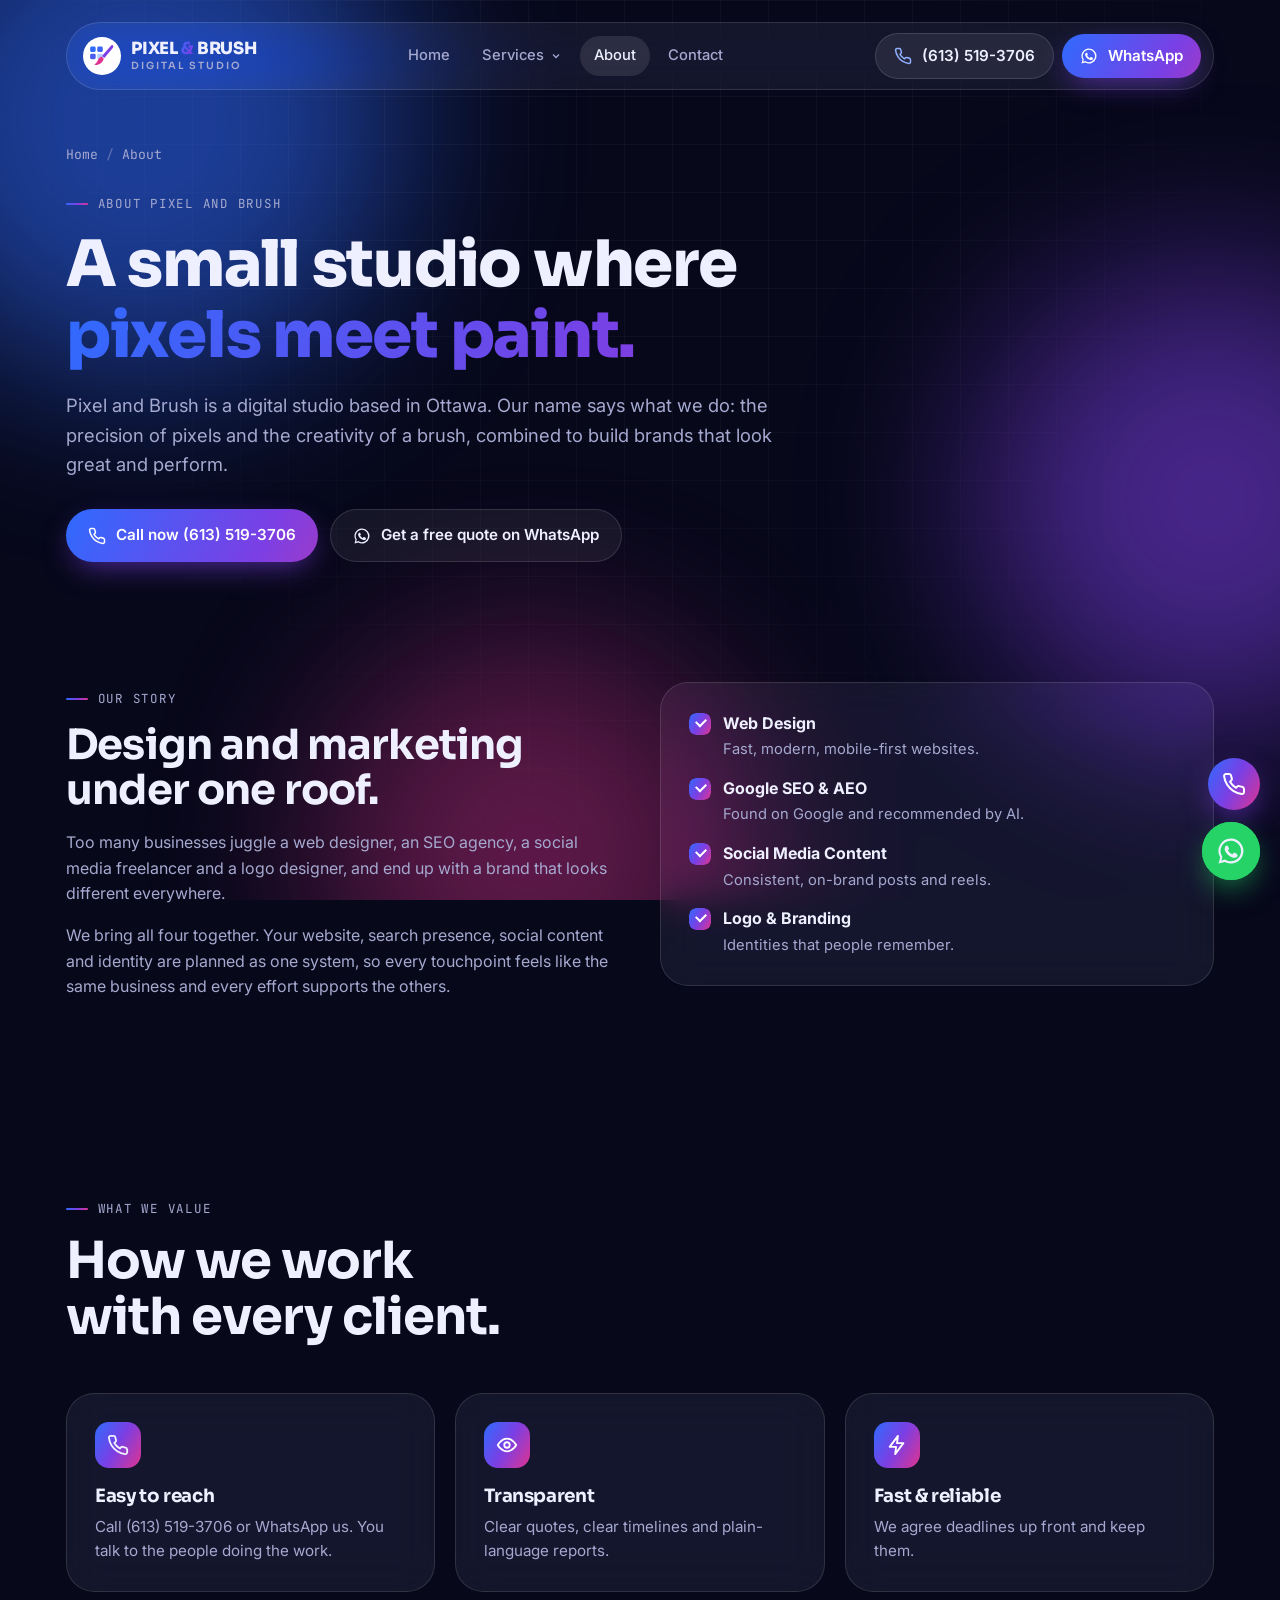
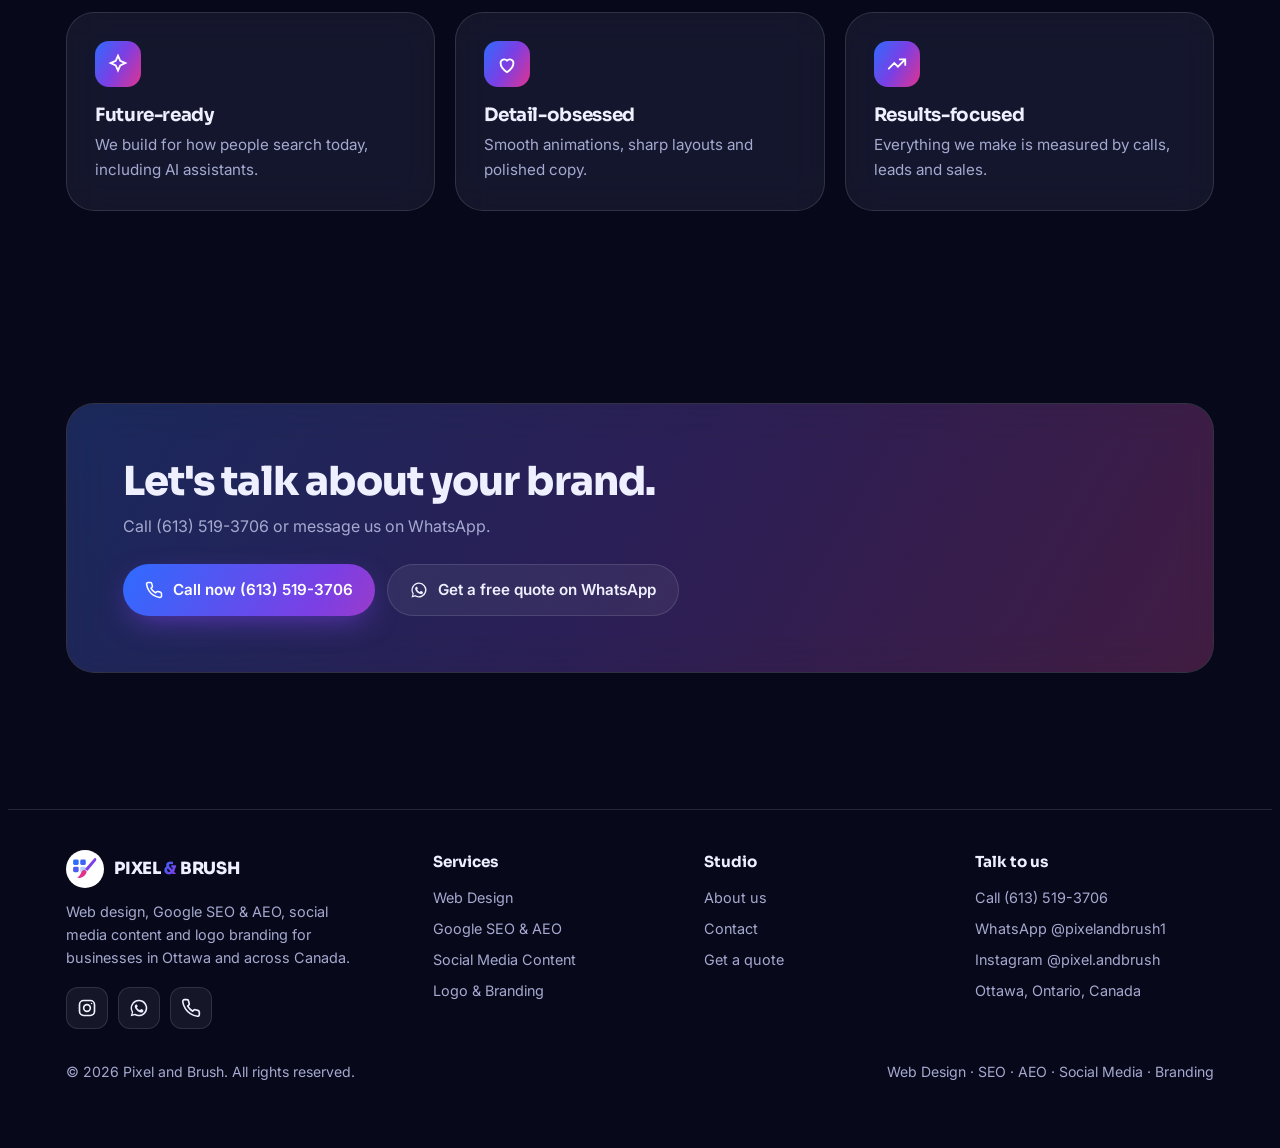
==== commit 865df232: "Show WhatsApp username @pixelandbrush1 Co-Authored-By: Claude Opus 5.5 <noreply@anthropic.com> Claud" ====
--- a/about.html
+++ b/about.html
@@ -52,7 +52,7 @@
 <p>Web design, Google SEO &amp; AEO, social media content and logo branding for businesses in Ottawa and across Canada.</p><div class="socials"><a href="https://www.instagram.com/pixel.andbrush" target="_blank" rel="noopener me" aria-label="Pixel and Brush on Instagram"><svg viewBox="0 0 24 24" fill="none" stroke="currentColor" stroke-width="2" stroke-linecap="round" stroke-linejoin="round"><rect x="3" y="3" width="18" height="18" rx="5"/><circle cx="12" cy="12" r="4"/><circle cx="17.5" cy="6.5" r=".9" fill="currentColor" stroke="none"/></svg></a><a href="https://wa.me/16135193706" target="_blank" rel="noopener" aria-label="WhatsApp"><svg viewBox="0 0 24 24" fill="currentColor" aria-hidden="true"><use href="#wa"/></svg></a><a href="tel:+16135193706" aria-label="Call (613) 519-3706"><svg viewBox="0 0 24 24" fill="none" stroke="currentColor" stroke-width="2" stroke-linecap="round" stroke-linejoin="round"><path d="M22 16.9v3a2 2 0 0 1-2.2 2 19.8 19.8 0 0 1-8.6-3.1 19.5 19.5 0 0 1-6-6A19.8 19.8 0 0 1 2.1 4.2 2 2 0 0 1 4.1 2h3a2 2 0 0 1 2 1.7c.1.9.4 1.8.7 2.7a2 2 0 0 1-.5 2.1L8 9.8a16 16 0 0 0 6 6l1.3-1.3a2 2 0 0 1 2.1-.4c.9.3 1.8.6 2.7.7a2 2 0 0 1 1.7 2z"/></svg></a></div></div>
 <div><h4>Services</h4><ul><li><a href="web-design.html">Web Design</a></li><li><a href="seo-aeo.html">Google SEO & AEO</a></li><li><a href="social-media-content.html">Social Media Content</a></li><li><a href="logo-branding.html">Logo & Branding</a></li></ul></div>
 <div><h4>Studio</h4><ul><li><a href="about.html">About us</a></li><li><a href="contact.html">Contact</a></li><li><a href="contact.html#quote">Get a quote</a></li></ul></div>
-<div><h4>Talk to us</h4><ul><li><a href="tel:+16135193706">Call (613) 519-3706</a></li><li><a href="https://wa.me/16135193706" target="_blank" rel="noopener">WhatsApp (613) 519-3706</a></li><li>WhatsApp @saadmarufi</li><li><a href="https://www.instagram.com/pixel.andbrush" target="_blank" rel="noopener me">Instagram @pixel.andbrush</a></li><li>Ottawa, Ontario, Canada</li></ul></div>
+<div><h4>Talk to us</h4><ul><li><a href="tel:+16135193706">Call (613) 519-3706</a></li><li><a href="https://wa.me/16135193706" target="_blank" rel="noopener">WhatsApp @pixelandbrush1</a></li><li><a href="https://www.instagram.com/pixel.andbrush" target="_blank" rel="noopener me">Instagram @pixel.andbrush</a></li><li>Ottawa, Ontario, Canada</li></ul></div>
 </div>
 <div class="foot"><span>© <span id="yr">2026</span> Pixel and Brush. All rights reserved.</span><span>Web Design · SEO · AEO · Social Media · Branding</span></div>
 </div></footer>
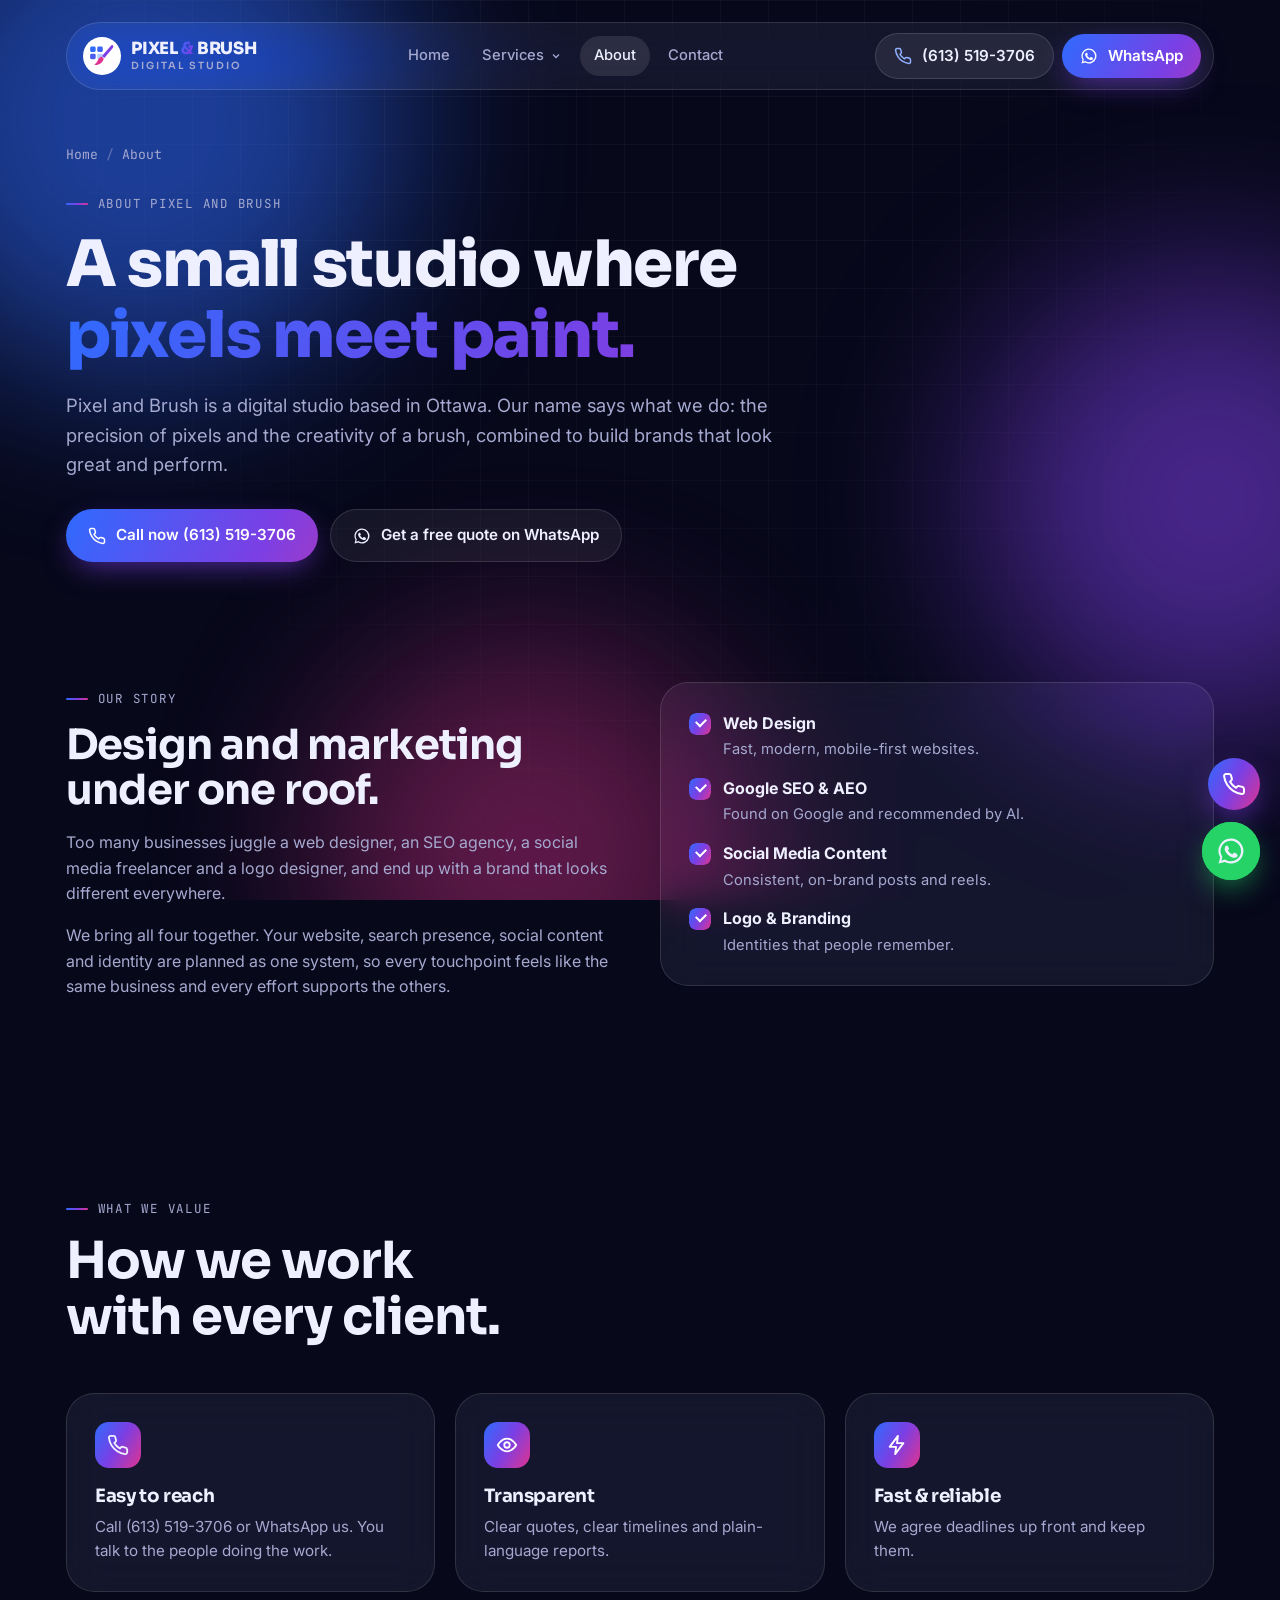
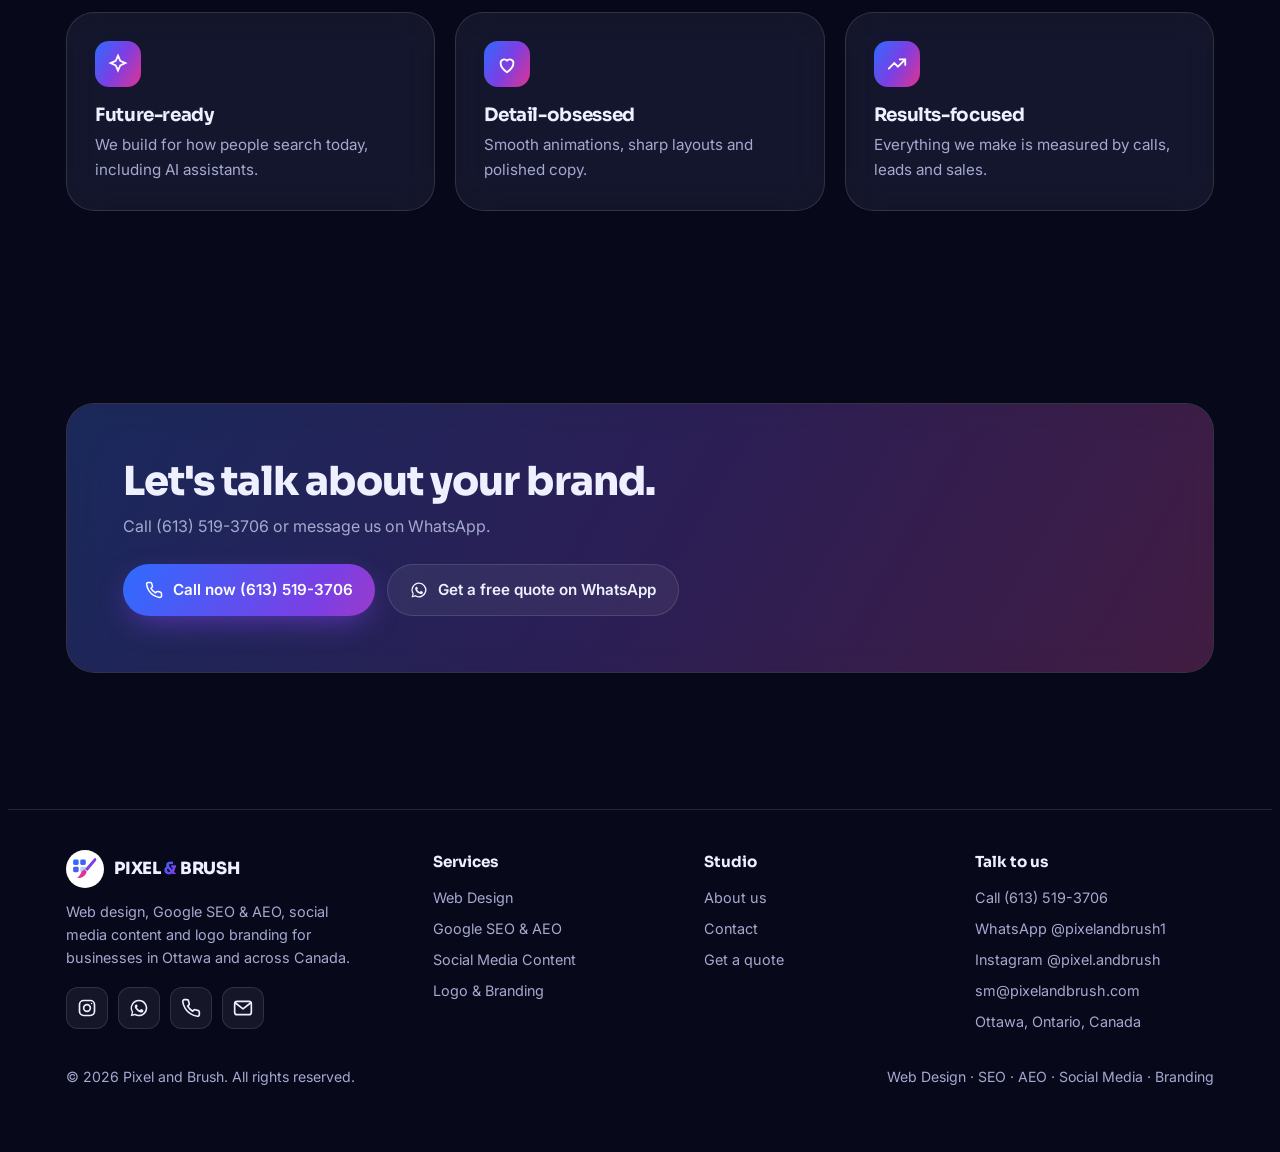
==== commit 363657ff: "Add support email sm@pixelandbrush.com Co-Authored-By: Claude Opus 5.5 <noreply@anthropic.com> Claud" ====
--- a/about.html
+++ b/about.html
@@ -23,7 +23,7 @@
 <link rel="preconnect" href="https://fonts.gstatic.com" crossorigin>
 <link rel="stylesheet" href="https://fonts.googleapis.com/css2?family=Sora:wght@500;600;700;800&family=Inter:wght@400;500;600&family=JetBrains+Mono:wght@500&display=swap">
 <link rel="stylesheet" href="assets/style.css">
-<script type="application/ld+json">{"@context": "https://schema.org", "@graph": [{"@type": "ProfessionalService", "@id": "https://pixelandbrush.com/#business", "name": "Pixel and Brush", "url": "https://pixelandbrush.com/", "logo": "https://pixelandbrush.com/assets/logo.svg", "image": "https://pixelandbrush.com/assets/logo.svg", "description": "Pixel and Brush is a digital studio in Ottawa offering web design, Google SEO and AEO, social media content creation, and logo and branding.", "telephone": "+16135193706", "priceRange": "$$", "sameAs": ["https://www.instagram.com/pixel.andbrush"], "address": {"@type": "PostalAddress", "addressLocality": "Ottawa", "addressRegion": "ON", "addressCountry": "CA"}, "areaServed": [{"@type": "City", "name": "Ottawa"}, {"@type": "Country", "name": "Canada"}], "contactPoint": {"@type": "ContactPoint", "telephone": "+16135193706", "contactType": "sales", "availableLanguage": ["English"]}, "hasOfferCatalog": {"@type": "OfferCatalog", "name": "Digital services", "itemListElement": [{"@type": "Offer", "itemOffered": {"@type": "Service", "name": "Web Design", "url": "https://pixelandbrush.com/web-design.html"}}, {"@type": "Offer", "itemOffered": {"@type": "Service", "name": "Google SEO & AEO", "url": "https://pixelandbrush.com/seo-aeo.html"}}, {"@type": "Offer", "itemOffered": {"@type": "Service", "name": "Social Media Content", "url": "https://pixelandbrush.com/social-media-content.html"}}, {"@type": "Offer", "itemOffered": {"@type": "Service", "name": "Logo & Branding", "url": "https://pixelandbrush.com/logo-branding.html"}}]}}, {"@type": "WebPage", "@id": "https://pixelandbrush.com/about.html#page", "url": "https://pixelandbrush.com/about.html", "name": "About Pixel and Brush | Ottawa Digital Studio", "description": "Meet Pixel and Brush, a Ottawa digital studio combining web design, SEO and AEO, social media content and branding under one roof.", "isPartOf": {"@type": "WebSite", "@id": "https://pixelandbrush.com/#site", "url": "https://pixelandbrush.com/", "name": "Pixel and Brush"}, "about": {"@id": "https://pixelandbrush.com/#business"}}, {"@type": "BreadcrumbList", "itemListElement": [{"@type": "ListItem", "position": 1, "name": "Home", "item": "https://pixelandbrush.com/"}, {"@type": "ListItem", "position": 2, "name": "About", "item": "https://pixelandbrush.com/about.html"}]}]}</script>
+<script type="application/ld+json">{"@context": "https://schema.org", "@graph": [{"@type": "ProfessionalService", "@id": "https://pixelandbrush.com/#business", "name": "Pixel and Brush", "url": "https://pixelandbrush.com/", "logo": "https://pixelandbrush.com/assets/logo.svg", "image": "https://pixelandbrush.com/assets/logo.svg", "description": "Pixel and Brush is a digital studio in Ottawa offering web design, Google SEO and AEO, social media content creation, and logo and branding.", "telephone": "+16135193706", "email": "sm@pixelandbrush.com", "priceRange": "$$", "sameAs": ["https://www.instagram.com/pixel.andbrush"], "address": {"@type": "PostalAddress", "addressLocality": "Ottawa", "addressRegion": "ON", "addressCountry": "CA"}, "areaServed": [{"@type": "City", "name": "Ottawa"}, {"@type": "Country", "name": "Canada"}], "contactPoint": {"@type": "ContactPoint", "telephone": "+16135193706", "contactType": "customer support", "email": "sm@pixelandbrush.com", "availableLanguage": ["English"]}, "hasOfferCatalog": {"@type": "OfferCatalog", "name": "Digital services", "itemListElement": [{"@type": "Offer", "itemOffered": {"@type": "Service", "name": "Web Design", "url": "https://pixelandbrush.com/web-design.html"}}, {"@type": "Offer", "itemOffered": {"@type": "Service", "name": "Google SEO & AEO", "url": "https://pixelandbrush.com/seo-aeo.html"}}, {"@type": "Offer", "itemOffered": {"@type": "Service", "name": "Social Media Content", "url": "https://pixelandbrush.com/social-media-content.html"}}, {"@type": "Offer", "itemOffered": {"@type": "Service", "name": "Logo & Branding", "url": "https://pixelandbrush.com/logo-branding.html"}}]}}, {"@type": "WebPage", "@id": "https://pixelandbrush.com/about.html#page", "url": "https://pixelandbrush.com/about.html", "name": "About Pixel and Brush | Ottawa Digital Studio", "description": "Meet Pixel and Brush, a Ottawa digital studio combining web design, SEO and AEO, social media content and branding under one roof.", "isPartOf": {"@type": "WebSite", "@id": "https://pixelandbrush.com/#site", "url": "https://pixelandbrush.com/", "name": "Pixel and Brush"}, "about": {"@id": "https://pixelandbrush.com/#business"}}, {"@type": "BreadcrumbList", "itemListElement": [{"@type": "ListItem", "position": 1, "name": "Home", "item": "https://pixelandbrush.com/"}, {"@type": "ListItem", "position": 2, "name": "About", "item": "https://pixelandbrush.com/about.html"}]}]}</script>
 </head>
 <body>
 <div class="ambient" aria-hidden="true"><div class="blob b1"></div><div class="blob b2"></div><div class="blob b3"></div></div>
@@ -39,25 +39,25 @@
 </div>
 <div class="nav-actions">
 <a class="btn btn-call" href="tel:+16135193706" aria-label="Call now (613) 519-3706"><svg viewBox="0 0 24 24" fill="none" stroke="currentColor" stroke-width="2" stroke-linecap="round" stroke-linejoin="round"><path d="M22 16.9v3a2 2 0 0 1-2.2 2 19.8 19.8 0 0 1-8.6-3.1 19.5 19.5 0 0 1-6-6A19.8 19.8 0 0 1 2.1 4.2 2 2 0 0 1 4.1 2h3a2 2 0 0 1 2 1.7c.1.9.4 1.8.7 2.7a2 2 0 0 1-.5 2.1L8 9.8a16 16 0 0 0 6 6l1.3-1.3a2 2 0 0 1 2.1-.4c.9.3 1.8.6 2.7.7a2 2 0 0 1 1.7 2z"/></svg><span class="num">(613) 519-3706</span></a>
-<a class="btn btn-grad" href="https://wa.me/16135193706" target="_blank" rel="noopener"><svg viewBox="0 0 24 24" fill="currentColor" aria-hidden="true"><use href="#wa"/></svg><span>WhatsApp</span></a>
+<a class="btn btn-grad" href="https://wa.me/pixelandbrush1" target="_blank" rel="noopener"><svg viewBox="0 0 24 24" fill="currentColor" aria-hidden="true"><use href="#wa"/></svg><span>WhatsApp</span></a>
 <button class="menu-btn" id="menuBtn" aria-label="Open menu" aria-expanded="false" aria-controls="links"><svg viewBox="0 0 24 24" width="20" height="20" fill="none" stroke="currentColor" stroke-width="2" stroke-linecap="round" aria-hidden="true"><path d="M4 7h16M4 12h16M4 17h10"/></svg></button>
 </div></nav></div></header>
 <main><div class="wrap phero"><nav aria-label="Breadcrumb" class="crumbs load"><ol><li><a href="index.html">Home</a></li><li aria-current="page">About</li></ol></nav>
 <span class="eyebrow load d1">About Pixel and Brush</span><h1 class="load d2">A small studio where <span class="grad-text">pixels meet paint.</span></h1><p class="lead load d3">Pixel and Brush is a digital studio based in Ottawa. Our name says what we do: the precision of pixels and the creativity of a brush, combined to build brands that look great and perform.</p><div class="load d4"><div class="ctas"><a class="btn btn-grad" href="tel:+16135193706"><svg viewBox="0 0 24 24" fill="none" stroke="currentColor" stroke-width="2" stroke-linecap="round" stroke-linejoin="round"><path d="M22 16.9v3a2 2 0 0 1-2.2 2 19.8 19.8 0 0 1-8.6-3.1 19.5 19.5 0 0 1-6-6A19.8 19.8 0 0 1 2.1 4.2 2 2 0 0 1 4.1 2h3a2 2 0 0 1 2 1.7c.1.9.4 1.8.7 2.7a2 2 0 0 1-.5 2.1L8 9.8a16 16 0 0 0 6 6l1.3-1.3a2 2 0 0 1 2.1-.4c.9.3 1.8.6 2.7.7a2 2 0 0 1 1.7 2z"/></svg>Call now (613) 519-3706</a>
-<a class="btn btn-ghost" href="https://wa.me/16135193706" target="_blank" rel="noopener"><svg viewBox="0 0 24 24" fill="currentColor" aria-hidden="true"><use href="#wa"/></svg>Get a free quote on WhatsApp</a></div></div></div><section><div class="wrap two"><div class="prose reveal"><span class="eyebrow">Our story</span><h2>Design and marketing under one roof.</h2><p>Too many businesses juggle a web designer, an SEO agency, a social media freelancer and a logo designer, and end up with a brand that looks different everywhere.</p><p>We bring all four together. Your website, search presence, social content and identity are planned as one system, so every touchpoint feels like the same business and every effort supports the others.</p></div><ul class="check glass reveal"><li><div><strong>Web Design</strong><span>Fast, modern, mobile-first websites.</span></div></li><li><div><strong>Google SEO &amp; AEO</strong><span>Found on Google and recommended by AI.</span></div></li><li><div><strong>Social Media Content</strong><span>Consistent, on-brand posts and reels.</span></div></li><li><div><strong>Logo &amp; Branding</strong><span>Identities that people remember.</span></div></li></ul></div></section><section><div class="wrap"><div class="sec-head reveal"><div><span class="eyebrow">What we value</span><h2>How we work with every client.</h2></div></div><div class="feat"><div class="f glass reveal"><div class="icon"><svg viewBox="0 0 24 24" fill="none" stroke="currentColor" stroke-width="2" stroke-linecap="round" stroke-linejoin="round"><path d="M22 16.9v3a2 2 0 0 1-2.2 2 19.8 19.8 0 0 1-8.6-3.1 19.5 19.5 0 0 1-6-6A19.8 19.8 0 0 1 2.1 4.2 2 2 0 0 1 4.1 2h3a2 2 0 0 1 2 1.7c.1.9.4 1.8.7 2.7a2 2 0 0 1-.5 2.1L8 9.8a16 16 0 0 0 6 6l1.3-1.3a2 2 0 0 1 2.1-.4c.9.3 1.8.6 2.7.7a2 2 0 0 1 1.7 2z"/></svg></div><h3>Easy to reach</h3><p>Call (613) 519-3706 or WhatsApp us. You talk to the people doing the work.</p></div><div class="f glass reveal"><div class="icon"><svg viewBox="0 0 24 24" fill="none" stroke="#fff" stroke-width="2"><path d="M2 12s3.6-7 10-7 10 7 10 7-3.6 7-10 7S2 12 2 12z"/><circle cx="12" cy="12" r="3"/></svg></div><h3>Transparent</h3><p>Clear quotes, clear timelines and plain-language reports.</p></div><div class="f glass reveal"><div class="icon"><svg viewBox="0 0 24 24" fill="none" stroke="#fff" stroke-width="2" stroke-linecap="round" stroke-linejoin="round"><path d="M13 2 4 14h7l-1 8 9-12h-7z"/></svg></div><h3>Fast &amp; reliable</h3><p>We agree deadlines up front and keep them.</p></div><div class="f glass reveal"><div class="icon"><svg viewBox="0 0 24 24" fill="none" stroke="#fff" stroke-width="2" stroke-linecap="round"><path d="M12 3l2.5 5.5L20 11l-5.5 2.5L12 19l-2.5-5.5L4 11l5.5-2.5z"/></svg></div><h3>Future-ready</h3><p>We build for how people search today, including AI assistants.</p></div><div class="f glass reveal"><div class="icon"><svg viewBox="0 0 24 24" fill="none" stroke="#fff" stroke-width="2" stroke-linecap="round"><path d="M12 21s-7-4.5-7-10a4 4 0 0 1 7-2.6A4 4 0 0 1 19 11c0 5.5-7 10-7 10z"/></svg></div><h3>Detail-obsessed</h3><p>Smooth animations, sharp layouts and polished copy.</p></div><div class="f glass reveal"><div class="icon"><svg viewBox="0 0 24 24" fill="none" stroke="#fff" stroke-width="2" stroke-linecap="round"><path d="M3 17l6-6 4 4 8-8M15 7h6v6"/></svg></div><h3>Results-focused</h3><p>Everything we make is measured by calls, leads and sales.</p></div></div></div></section><section><div class="wrap"><div class="cta-band glass reveal"><div><h2>Let's talk about your brand.</h2><p>Call (613) 519-3706 or message us on WhatsApp.</p></div><div class="ctas"><a class="btn btn-grad" href="tel:+16135193706"><svg viewBox="0 0 24 24" fill="none" stroke="currentColor" stroke-width="2" stroke-linecap="round" stroke-linejoin="round"><path d="M22 16.9v3a2 2 0 0 1-2.2 2 19.8 19.8 0 0 1-8.6-3.1 19.5 19.5 0 0 1-6-6A19.8 19.8 0 0 1 2.1 4.2 2 2 0 0 1 4.1 2h3a2 2 0 0 1 2 1.7c.1.9.4 1.8.7 2.7a2 2 0 0 1-.5 2.1L8 9.8a16 16 0 0 0 6 6l1.3-1.3a2 2 0 0 1 2.1-.4c.9.3 1.8.6 2.7.7a2 2 0 0 1 1.7 2z"/></svg>Call now (613) 519-3706</a>
-<a class="btn btn-ghost" href="https://wa.me/16135193706" target="_blank" rel="noopener"><svg viewBox="0 0 24 24" fill="currentColor" aria-hidden="true"><use href="#wa"/></svg>Get a free quote on WhatsApp</a></div></div></div></section></main>
+<a class="btn btn-ghost" href="https://wa.me/pixelandbrush1" target="_blank" rel="noopener"><svg viewBox="0 0 24 24" fill="currentColor" aria-hidden="true"><use href="#wa"/></svg>Get a free quote on WhatsApp</a></div></div></div><section><div class="wrap two"><div class="prose reveal"><span class="eyebrow">Our story</span><h2>Design and marketing under one roof.</h2><p>Too many businesses juggle a web designer, an SEO agency, a social media freelancer and a logo designer, and end up with a brand that looks different everywhere.</p><p>We bring all four together. Your website, search presence, social content and identity are planned as one system, so every touchpoint feels like the same business and every effort supports the others.</p></div><ul class="check glass reveal"><li><div><strong>Web Design</strong><span>Fast, modern, mobile-first websites.</span></div></li><li><div><strong>Google SEO &amp; AEO</strong><span>Found on Google and recommended by AI.</span></div></li><li><div><strong>Social Media Content</strong><span>Consistent, on-brand posts and reels.</span></div></li><li><div><strong>Logo &amp; Branding</strong><span>Identities that people remember.</span></div></li></ul></div></section><section><div class="wrap"><div class="sec-head reveal"><div><span class="eyebrow">What we value</span><h2>How we work with every client.</h2></div></div><div class="feat"><div class="f glass reveal"><div class="icon"><svg viewBox="0 0 24 24" fill="none" stroke="currentColor" stroke-width="2" stroke-linecap="round" stroke-linejoin="round"><path d="M22 16.9v3a2 2 0 0 1-2.2 2 19.8 19.8 0 0 1-8.6-3.1 19.5 19.5 0 0 1-6-6A19.8 19.8 0 0 1 2.1 4.2 2 2 0 0 1 4.1 2h3a2 2 0 0 1 2 1.7c.1.9.4 1.8.7 2.7a2 2 0 0 1-.5 2.1L8 9.8a16 16 0 0 0 6 6l1.3-1.3a2 2 0 0 1 2.1-.4c.9.3 1.8.6 2.7.7a2 2 0 0 1 1.7 2z"/></svg></div><h3>Easy to reach</h3><p>Call (613) 519-3706 or WhatsApp us. You talk to the people doing the work.</p></div><div class="f glass reveal"><div class="icon"><svg viewBox="0 0 24 24" fill="none" stroke="#fff" stroke-width="2"><path d="M2 12s3.6-7 10-7 10 7 10 7-3.6 7-10 7S2 12 2 12z"/><circle cx="12" cy="12" r="3"/></svg></div><h3>Transparent</h3><p>Clear quotes, clear timelines and plain-language reports.</p></div><div class="f glass reveal"><div class="icon"><svg viewBox="0 0 24 24" fill="none" stroke="#fff" stroke-width="2" stroke-linecap="round" stroke-linejoin="round"><path d="M13 2 4 14h7l-1 8 9-12h-7z"/></svg></div><h3>Fast &amp; reliable</h3><p>We agree deadlines up front and keep them.</p></div><div class="f glass reveal"><div class="icon"><svg viewBox="0 0 24 24" fill="none" stroke="#fff" stroke-width="2" stroke-linecap="round"><path d="M12 3l2.5 5.5L20 11l-5.5 2.5L12 19l-2.5-5.5L4 11l5.5-2.5z"/></svg></div><h3>Future-ready</h3><p>We build for how people search today, including AI assistants.</p></div><div class="f glass reveal"><div class="icon"><svg viewBox="0 0 24 24" fill="none" stroke="#fff" stroke-width="2" stroke-linecap="round"><path d="M12 21s-7-4.5-7-10a4 4 0 0 1 7-2.6A4 4 0 0 1 19 11c0 5.5-7 10-7 10z"/></svg></div><h3>Detail-obsessed</h3><p>Smooth animations, sharp layouts and polished copy.</p></div><div class="f glass reveal"><div class="icon"><svg viewBox="0 0 24 24" fill="none" stroke="#fff" stroke-width="2" stroke-linecap="round"><path d="M3 17l6-6 4 4 8-8M15 7h6v6"/></svg></div><h3>Results-focused</h3><p>Everything we make is measured by calls, leads and sales.</p></div></div></div></section><section><div class="wrap"><div class="cta-band glass reveal"><div><h2>Let's talk about your brand.</h2><p>Call (613) 519-3706 or message us on WhatsApp.</p></div><div class="ctas"><a class="btn btn-grad" href="tel:+16135193706"><svg viewBox="0 0 24 24" fill="none" stroke="currentColor" stroke-width="2" stroke-linecap="round" stroke-linejoin="round"><path d="M22 16.9v3a2 2 0 0 1-2.2 2 19.8 19.8 0 0 1-8.6-3.1 19.5 19.5 0 0 1-6-6A19.8 19.8 0 0 1 2.1 4.2 2 2 0 0 1 4.1 2h3a2 2 0 0 1 2 1.7c.1.9.4 1.8.7 2.7a2 2 0 0 1-.5 2.1L8 9.8a16 16 0 0 0 6 6l1.3-1.3a2 2 0 0 1 2.1-.4c.9.3 1.8.6 2.7.7a2 2 0 0 1 1.7 2z"/></svg>Call now (613) 519-3706</a>
+<a class="btn btn-ghost" href="https://wa.me/pixelandbrush1" target="_blank" rel="noopener"><svg viewBox="0 0 24 24" fill="currentColor" aria-hidden="true"><use href="#wa"/></svg>Get a free quote on WhatsApp</a></div></div></div></section></main>
 <footer><div class="wrap">
 <div class="foot-grid">
 <div><a class="brand" href="index.html"><svg viewBox="0 0 48 48" aria-hidden="true"><circle cx="24" cy="24" r="24" fill="#fff"/><rect x="9" y="12" width="7" height="7" rx="1.8" fill="#2f6bff"/><rect x="18" y="12" width="7" height="7" rx="1.8" fill="#3d63f5"/><rect x="9" y="21" width="7" height="7" rx="1.8" fill="#4a5bef"/><rect x="18" y="21" width="7" height="7" rx="1.8" fill="#2f6bff" opacity=".35"/><path d="M37.5 10.5c1.2 1 1 2.6-.2 3.8L27 26.5l-3-2.6 11.3-12.9c.6-.7 1.5-1 2.2-.5Z" fill="#7b3fe4"/><path d="M23.2 24.6l3 2.7c-.6 3.4-3 6.6-7.6 7.7-1.6.4-3.3.3-4.6-.3 2.6-1 3.6-2.6 4.6-4.9 1-2.4 2.5-4.4 4.6-5.2Z" fill="#e0338f"/></svg><span>PIXEL <span class="grad-text">&amp;</span> BRUSH</span></a>
-<p>Web design, Google SEO &amp; AEO, social media content and logo branding for businesses in Ottawa and across Canada.</p><div class="socials"><a href="https://www.instagram.com/pixel.andbrush" target="_blank" rel="noopener me" aria-label="Pixel and Brush on Instagram"><svg viewBox="0 0 24 24" fill="none" stroke="currentColor" stroke-width="2" stroke-linecap="round" stroke-linejoin="round"><rect x="3" y="3" width="18" height="18" rx="5"/><circle cx="12" cy="12" r="4"/><circle cx="17.5" cy="6.5" r=".9" fill="currentColor" stroke="none"/></svg></a><a href="https://wa.me/16135193706" target="_blank" rel="noopener" aria-label="WhatsApp"><svg viewBox="0 0 24 24" fill="currentColor" aria-hidden="true"><use href="#wa"/></svg></a><a href="tel:+16135193706" aria-label="Call (613) 519-3706"><svg viewBox="0 0 24 24" fill="none" stroke="currentColor" stroke-width="2" stroke-linecap="round" stroke-linejoin="round"><path d="M22 16.9v3a2 2 0 0 1-2.2 2 19.8 19.8 0 0 1-8.6-3.1 19.5 19.5 0 0 1-6-6A19.8 19.8 0 0 1 2.1 4.2 2 2 0 0 1 4.1 2h3a2 2 0 0 1 2 1.7c.1.9.4 1.8.7 2.7a2 2 0 0 1-.5 2.1L8 9.8a16 16 0 0 0 6 6l1.3-1.3a2 2 0 0 1 2.1-.4c.9.3 1.8.6 2.7.7a2 2 0 0 1 1.7 2z"/></svg></a></div></div>
+<p>Web design, Google SEO &amp; AEO, social media content and logo branding for businesses in Ottawa and across Canada.</p><div class="socials"><a href="https://www.instagram.com/pixel.andbrush" target="_blank" rel="noopener me" aria-label="Pixel and Brush on Instagram"><svg viewBox="0 0 24 24" fill="none" stroke="currentColor" stroke-width="2" stroke-linecap="round" stroke-linejoin="round"><rect x="3" y="3" width="18" height="18" rx="5"/><circle cx="12" cy="12" r="4"/><circle cx="17.5" cy="6.5" r=".9" fill="currentColor" stroke="none"/></svg></a><a href="https://wa.me/pixelandbrush1" target="_blank" rel="noopener" aria-label="WhatsApp"><svg viewBox="0 0 24 24" fill="currentColor" aria-hidden="true"><use href="#wa"/></svg></a><a href="tel:+16135193706" aria-label="Call (613) 519-3706"><svg viewBox="0 0 24 24" fill="none" stroke="currentColor" stroke-width="2" stroke-linecap="round" stroke-linejoin="round"><path d="M22 16.9v3a2 2 0 0 1-2.2 2 19.8 19.8 0 0 1-8.6-3.1 19.5 19.5 0 0 1-6-6A19.8 19.8 0 0 1 2.1 4.2 2 2 0 0 1 4.1 2h3a2 2 0 0 1 2 1.7c.1.9.4 1.8.7 2.7a2 2 0 0 1-.5 2.1L8 9.8a16 16 0 0 0 6 6l1.3-1.3a2 2 0 0 1 2.1-.4c.9.3 1.8.6 2.7.7a2 2 0 0 1 1.7 2z"/></svg></a><a href="mailto:sm@pixelandbrush.com" aria-label="Email sm@pixelandbrush.com"><svg viewBox="0 0 24 24" fill="none" stroke="currentColor" stroke-width="2" stroke-linecap="round" stroke-linejoin="round"><rect x="2" y="4" width="20" height="16" rx="3"/><path d="m3 6 9 7 9-7"/></svg></a></div></div>
 <div><h4>Services</h4><ul><li><a href="web-design.html">Web Design</a></li><li><a href="seo-aeo.html">Google SEO & AEO</a></li><li><a href="social-media-content.html">Social Media Content</a></li><li><a href="logo-branding.html">Logo & Branding</a></li></ul></div>
 <div><h4>Studio</h4><ul><li><a href="about.html">About us</a></li><li><a href="contact.html">Contact</a></li><li><a href="contact.html#quote">Get a quote</a></li></ul></div>
-<div><h4>Talk to us</h4><ul><li><a href="tel:+16135193706">Call (613) 519-3706</a></li><li><a href="https://wa.me/16135193706" target="_blank" rel="noopener">WhatsApp @pixelandbrush1</a></li><li><a href="https://www.instagram.com/pixel.andbrush" target="_blank" rel="noopener me">Instagram @pixel.andbrush</a></li><li>Ottawa, Ontario, Canada</li></ul></div>
+<div><h4>Talk to us</h4><ul><li><a href="tel:+16135193706">Call (613) 519-3706</a></li><li><a href="https://wa.me/pixelandbrush1" target="_blank" rel="noopener">WhatsApp @pixelandbrush1</a></li><li><a href="https://www.instagram.com/pixel.andbrush" target="_blank" rel="noopener me">Instagram @pixel.andbrush</a></li><li><a href="mailto:sm@pixelandbrush.com">sm@pixelandbrush.com</a></li><li>Ottawa, Ontario, Canada</li></ul></div>
 </div>
 <div class="foot"><span>© <span id="yr">2026</span> Pixel and Brush. All rights reserved.</span><span>Web Design · SEO · AEO · Social Media · Branding</span></div>
 </div></footer>
 <a class="fab-call" href="tel:+16135193706" aria-label="Call now (613) 519-3706"><span style="color:#fff;display:grid"><svg viewBox="0 0 24 24" fill="none" stroke="currentColor" stroke-width="2" stroke-linecap="round" stroke-linejoin="round"><path d="M22 16.9v3a2 2 0 0 1-2.2 2 19.8 19.8 0 0 1-8.6-3.1 19.5 19.5 0 0 1-6-6A19.8 19.8 0 0 1 2.1 4.2 2 2 0 0 1 4.1 2h3a2 2 0 0 1 2 1.7c.1.9.4 1.8.7 2.7a2 2 0 0 1-.5 2.1L8 9.8a16 16 0 0 0 6 6l1.3-1.3a2 2 0 0 1 2.1-.4c.9.3 1.8.6 2.7.7a2 2 0 0 1 1.7 2z"/></svg></span></a>
-<a class="fab" href="https://wa.me/16135193706" target="_blank" rel="noopener" aria-label="Chat on WhatsApp"><svg viewBox="0 0 24 24" fill="#fff" aria-hidden="true"><use href="#wa"/></svg></a>
+<a class="fab" href="https://wa.me/pixelandbrush1" target="_blank" rel="noopener" aria-label="Chat on WhatsApp"><svg viewBox="0 0 24 24" fill="#fff" aria-hidden="true"><use href="#wa"/></svg></a>
 <script src="assets/main.js"></script>
 </body>
 </html>
--- a/assets/style.css
+++ b/assets/style.css
@@ -330,3 +330,7 @@
 .ig-band small{color:var(--muted);font-family:var(--f-mono)}
 .ig-ic{width:54px;height:54px;border-radius:16px;display:grid;place-items:center;background:linear-gradient(45deg,#f9ce34,#ee2a7b 50%,#6228d7);color:#fff;flex:none}
 .ig-ic svg{width:28px;height:28px}
+.way.mail-way{background:rgba(47,107,255,.1);border-color:rgba(47,107,255,.35)}
+.way.mail-way .ic{background:var(--blue);color:#fff}
+.way .who{flex:1 1 150px}
+.way .who strong{overflow-wrap:anywhere;font-size:clamp(.88rem,3.6vw,1.05rem)}
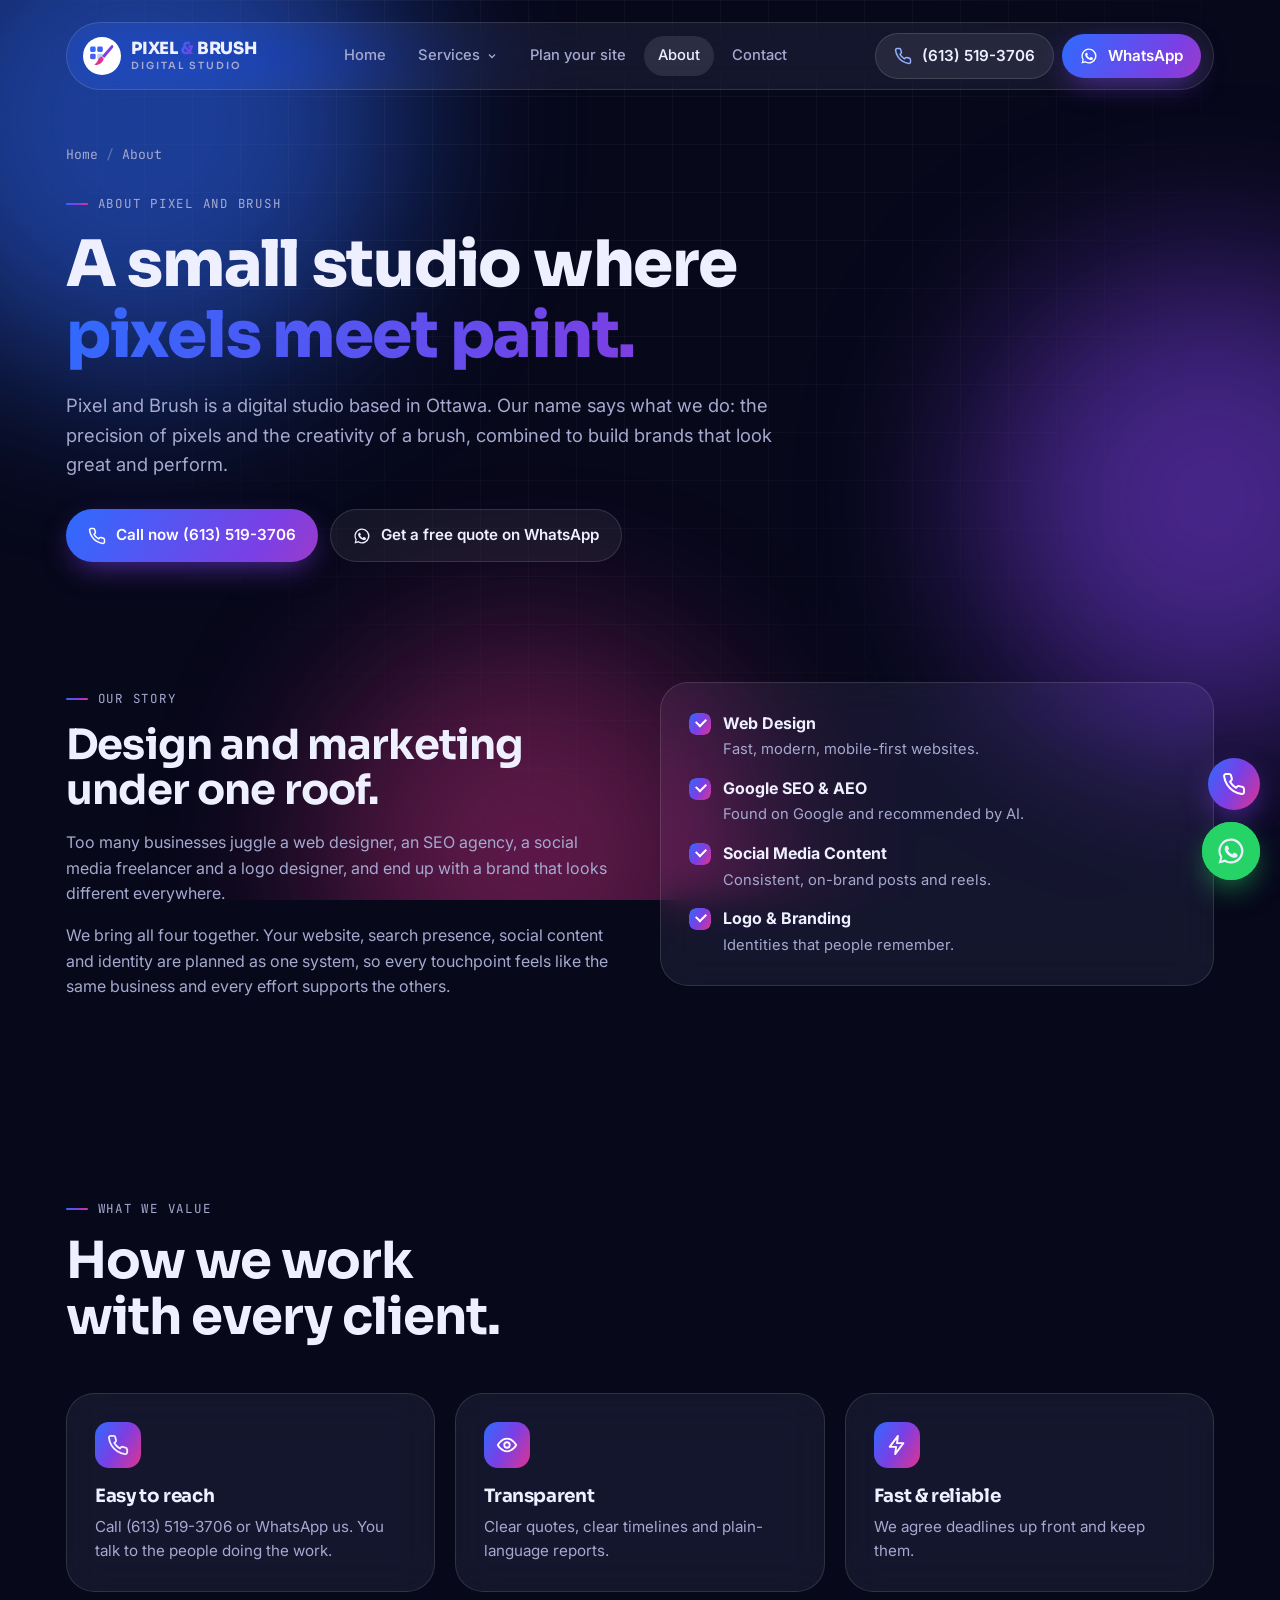
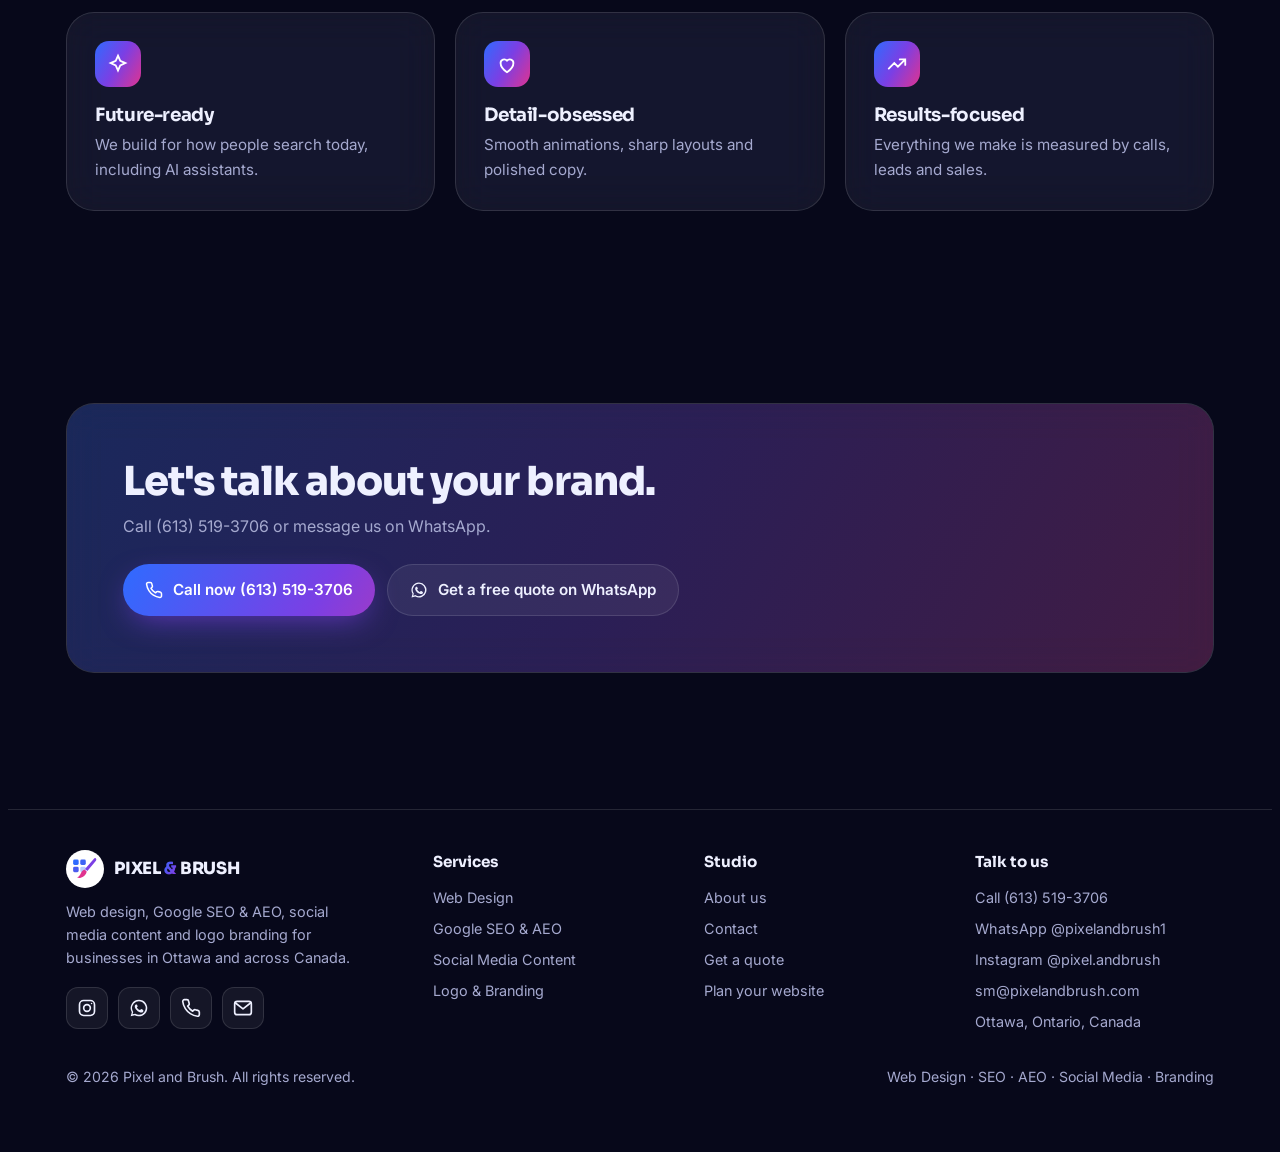
==== commit 86d05536: "Add free website planner page for customers Five simple steps (business, look, sections, extras, sen" ====
--- a/about.html
+++ b/about.html
@@ -34,6 +34,7 @@
 <div class="links" id="links">
 <a href="index.html">Home</a>
 <div class="dd"><button type="button" aria-expanded="false" aria-haspopup="true">Services <svg width="12" height="12" viewBox="0 0 24 24" fill="none" stroke="currentColor" stroke-width="2.5"><path d="m6 9 6 6 6-6"/></svg></button><div class="dd-menu"><a href="web-design.html"><span><svg viewBox="0 0 24 24" fill="none" stroke="#fff" stroke-width="2" stroke-linecap="round" stroke-linejoin="round"><rect x="3" y="4" width="18" height="14" rx="2"/><path d="M3 8h18M8 21h8M12 18v3"/></svg></span><div>Web Design<small>Fast, custom websites that convert</small></div></a><a href="seo-aeo.html"><span><svg viewBox="0 0 24 24" fill="none" stroke="#fff" stroke-width="2" stroke-linecap="round"><circle cx="11" cy="11" r="7"/><path d="M20 20l-4-4M8 11h6M11 8v6"/></svg></span><div>Google SEO & AEO<small>Rank on Google, get cited by AI</small></div></a><a href="social-media-content.html"><span><svg viewBox="0 0 24 24" fill="none" stroke="#fff" stroke-width="2" stroke-linecap="round" stroke-linejoin="round"><rect x="3" y="3" width="18" height="18" rx="5"/><circle cx="12" cy="12" r="4"/><circle cx="17.5" cy="6.5" r=".8" fill="#fff"/></svg></span><div>Social Media Content<small>Reels, posts & monthly calendars</small></div></a><a href="logo-branding.html"><span><svg viewBox="0 0 24 24" fill="none" stroke="#fff" stroke-width="2" stroke-linecap="round" stroke-linejoin="round"><path d="M18.4 2.6a2 2 0 0 1 2.9 2.9L12 14.8 9.2 12z"/><path d="M9 12.5c-2.5 0-4 1.8-4 4 0 1.6-.8 2.6-2 3 4.5 1.5 9-.5 9-4.5z"/></svg></span><div>Logo & Branding<small>Logos and brand identity systems</small></div></a></div></div>
+<a href="website-planner.html">Plan your site</a>
 <a href="about.html" aria-current="page">About</a>
 <a href="contact.html">Contact</a>
 </div>
@@ -51,7 +52,7 @@
 <div><a class="brand" href="index.html"><svg viewBox="0 0 48 48" aria-hidden="true"><circle cx="24" cy="24" r="24" fill="#fff"/><rect x="9" y="12" width="7" height="7" rx="1.8" fill="#2f6bff"/><rect x="18" y="12" width="7" height="7" rx="1.8" fill="#3d63f5"/><rect x="9" y="21" width="7" height="7" rx="1.8" fill="#4a5bef"/><rect x="18" y="21" width="7" height="7" rx="1.8" fill="#2f6bff" opacity=".35"/><path d="M37.5 10.5c1.2 1 1 2.6-.2 3.8L27 26.5l-3-2.6 11.3-12.9c.6-.7 1.5-1 2.2-.5Z" fill="#7b3fe4"/><path d="M23.2 24.6l3 2.7c-.6 3.4-3 6.6-7.6 7.7-1.6.4-3.3.3-4.6-.3 2.6-1 3.6-2.6 4.6-4.9 1-2.4 2.5-4.4 4.6-5.2Z" fill="#e0338f"/></svg><span>PIXEL <span class="grad-text">&amp;</span> BRUSH</span></a>
 <p>Web design, Google SEO &amp; AEO, social media content and logo branding for businesses in Ottawa and across Canada.</p><div class="socials"><a href="https://www.instagram.com/pixel.andbrush" target="_blank" rel="noopener me" aria-label="Pixel and Brush on Instagram"><svg viewBox="0 0 24 24" fill="none" stroke="currentColor" stroke-width="2" stroke-linecap="round" stroke-linejoin="round"><rect x="3" y="3" width="18" height="18" rx="5"/><circle cx="12" cy="12" r="4"/><circle cx="17.5" cy="6.5" r=".9" fill="currentColor" stroke="none"/></svg></a><a href="https://wa.me/pixelandbrush1" target="_blank" rel="noopener" aria-label="WhatsApp"><svg viewBox="0 0 24 24" fill="currentColor" aria-hidden="true"><use href="#wa"/></svg></a><a href="tel:+16135193706" aria-label="Call (613) 519-3706"><svg viewBox="0 0 24 24" fill="none" stroke="currentColor" stroke-width="2" stroke-linecap="round" stroke-linejoin="round"><path d="M22 16.9v3a2 2 0 0 1-2.2 2 19.8 19.8 0 0 1-8.6-3.1 19.5 19.5 0 0 1-6-6A19.8 19.8 0 0 1 2.1 4.2 2 2 0 0 1 4.1 2h3a2 2 0 0 1 2 1.7c.1.9.4 1.8.7 2.7a2 2 0 0 1-.5 2.1L8 9.8a16 16 0 0 0 6 6l1.3-1.3a2 2 0 0 1 2.1-.4c.9.3 1.8.6 2.7.7a2 2 0 0 1 1.7 2z"/></svg></a><a href="mailto:sm@pixelandbrush.com" aria-label="Email sm@pixelandbrush.com"><svg viewBox="0 0 24 24" fill="none" stroke="currentColor" stroke-width="2" stroke-linecap="round" stroke-linejoin="round"><rect x="2" y="4" width="20" height="16" rx="3"/><path d="m3 6 9 7 9-7"/></svg></a></div></div>
 <div><h4>Services</h4><ul><li><a href="web-design.html">Web Design</a></li><li><a href="seo-aeo.html">Google SEO & AEO</a></li><li><a href="social-media-content.html">Social Media Content</a></li><li><a href="logo-branding.html">Logo & Branding</a></li></ul></div>
-<div><h4>Studio</h4><ul><li><a href="about.html">About us</a></li><li><a href="contact.html">Contact</a></li><li><a href="contact.html#quote">Get a quote</a></li></ul></div>
+<div><h4>Studio</h4><ul><li><a href="about.html">About us</a></li><li><a href="contact.html">Contact</a></li><li><a href="contact.html#quote">Get a quote</a></li><li><a href="website-planner.html">Plan your website</a></li></ul></div>
 <div><h4>Talk to us</h4><ul><li><a href="tel:+16135193706">Call (613) 519-3706</a></li><li><a href="https://wa.me/pixelandbrush1" target="_blank" rel="noopener">WhatsApp @pixelandbrush1</a></li><li><a href="https://www.instagram.com/pixel.andbrush" target="_blank" rel="noopener me">Instagram @pixel.andbrush</a></li><li><a href="mailto:sm@pixelandbrush.com">sm@pixelandbrush.com</a></li><li>Ottawa, Ontario, Canada</li></ul></div>
 </div>
 <div class="foot"><span>© <span id="yr">2026</span> Pixel and Brush. All rights reserved.</span><span>Web Design · SEO · AEO · Social Media · Branding</span></div>
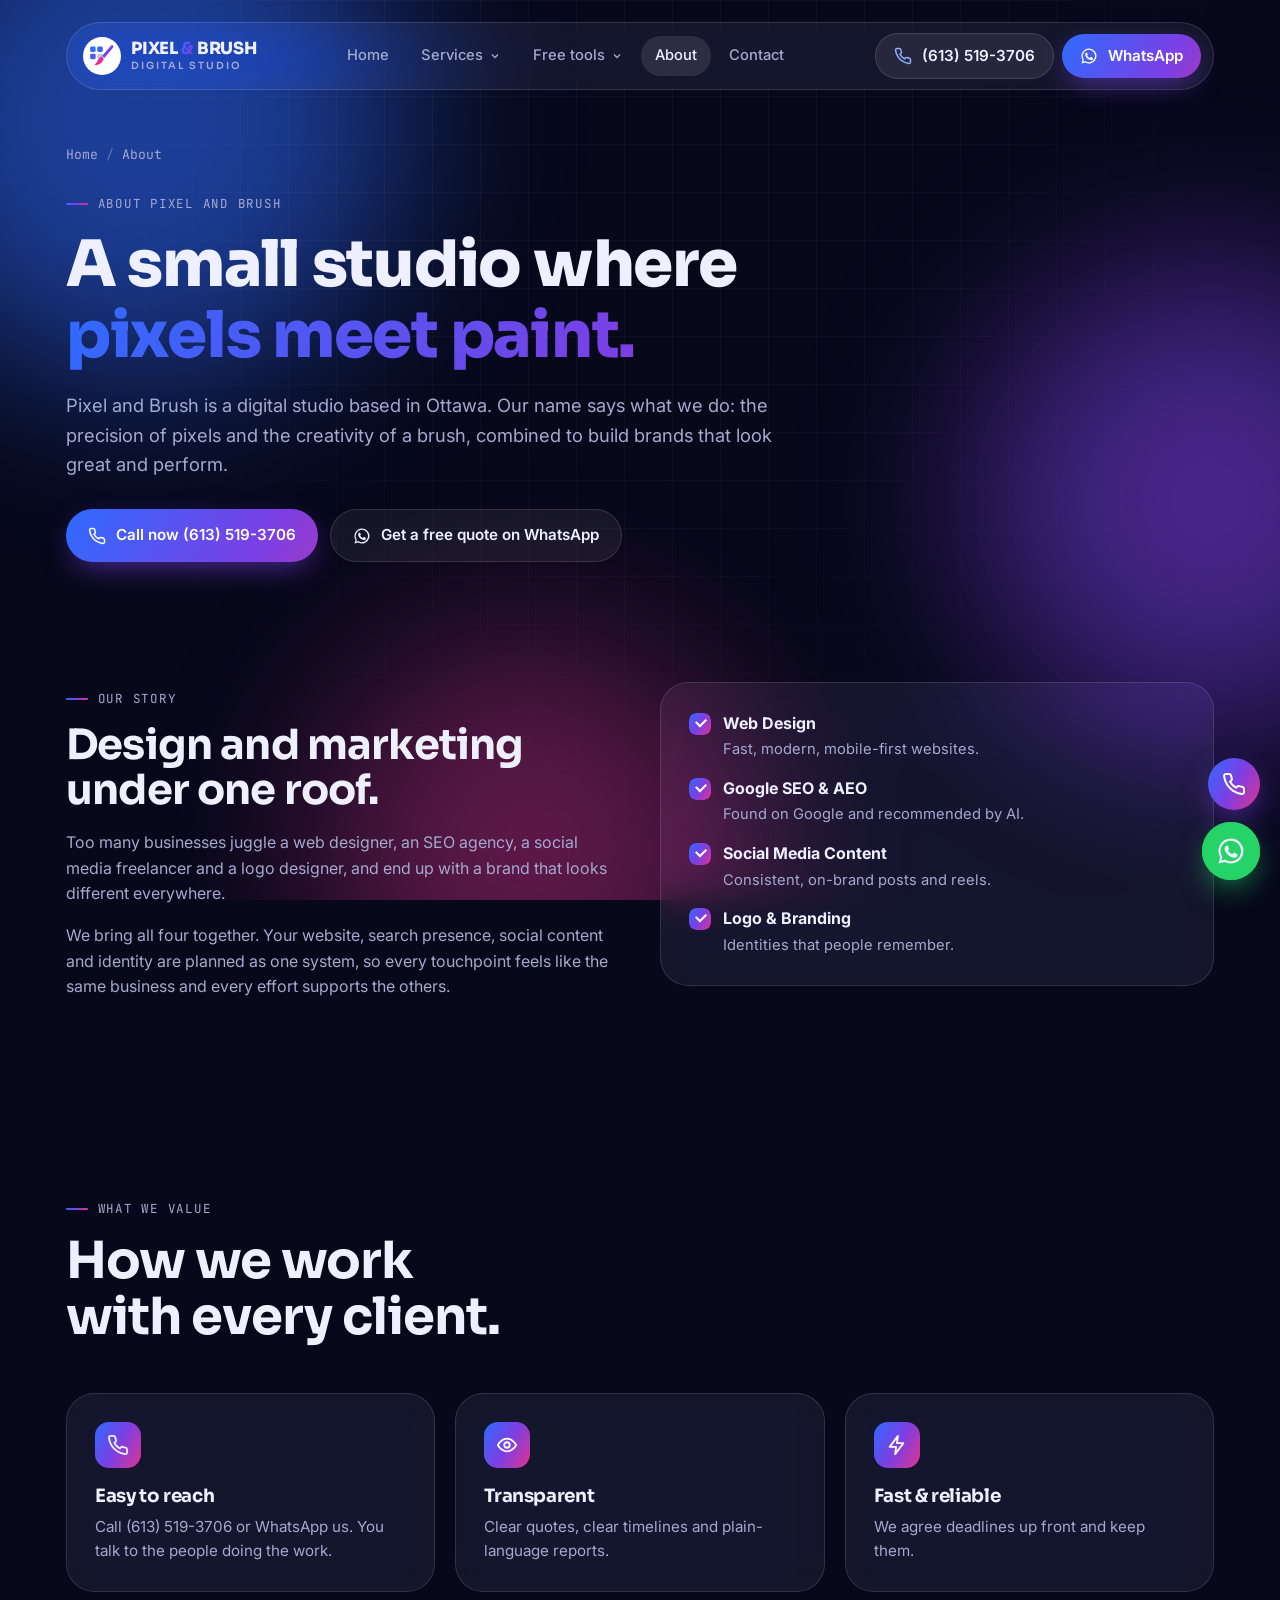
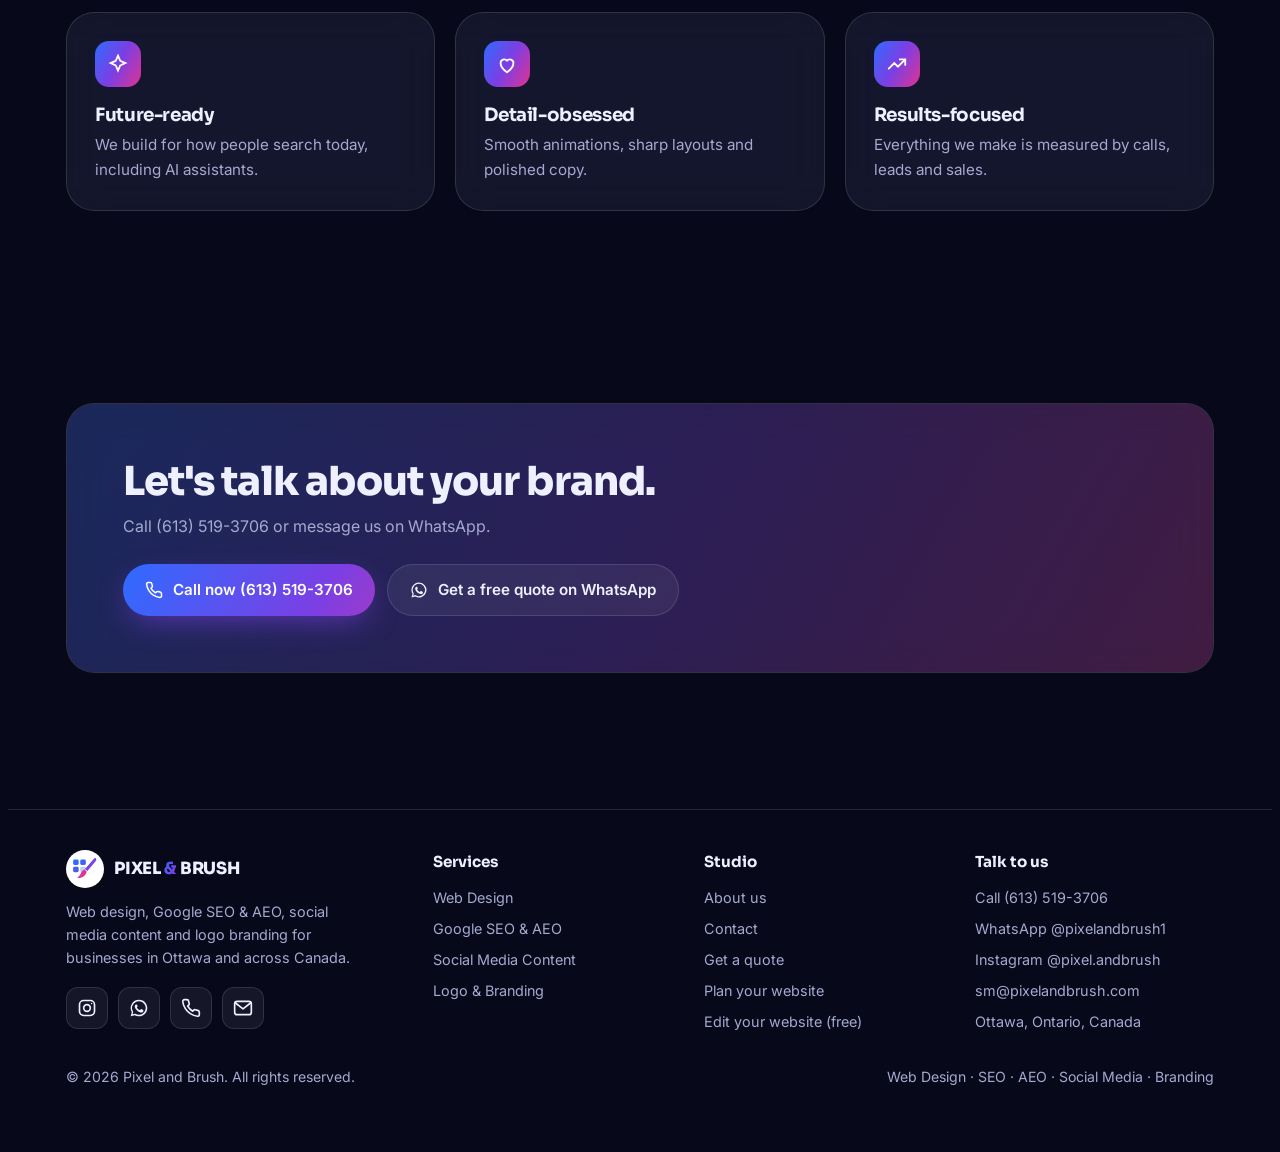
==== commit ecb8a218: "Add free website editor page and a Free tools menu Customers can upload their HTML, CSS, JS and imag" ====
--- a/about.html
+++ b/about.html
@@ -34,7 +34,7 @@
 <div class="links" id="links">
 <a href="index.html">Home</a>
 <div class="dd"><button type="button" aria-expanded="false" aria-haspopup="true">Services <svg width="12" height="12" viewBox="0 0 24 24" fill="none" stroke="currentColor" stroke-width="2.5"><path d="m6 9 6 6 6-6"/></svg></button><div class="dd-menu"><a href="web-design.html"><span><svg viewBox="0 0 24 24" fill="none" stroke="#fff" stroke-width="2" stroke-linecap="round" stroke-linejoin="round"><rect x="3" y="4" width="18" height="14" rx="2"/><path d="M3 8h18M8 21h8M12 18v3"/></svg></span><div>Web Design<small>Fast, custom websites that convert</small></div></a><a href="seo-aeo.html"><span><svg viewBox="0 0 24 24" fill="none" stroke="#fff" stroke-width="2" stroke-linecap="round"><circle cx="11" cy="11" r="7"/><path d="M20 20l-4-4M8 11h6M11 8v6"/></svg></span><div>Google SEO & AEO<small>Rank on Google, get cited by AI</small></div></a><a href="social-media-content.html"><span><svg viewBox="0 0 24 24" fill="none" stroke="#fff" stroke-width="2" stroke-linecap="round" stroke-linejoin="round"><rect x="3" y="3" width="18" height="18" rx="5"/><circle cx="12" cy="12" r="4"/><circle cx="17.5" cy="6.5" r=".8" fill="#fff"/></svg></span><div>Social Media Content<small>Reels, posts & monthly calendars</small></div></a><a href="logo-branding.html"><span><svg viewBox="0 0 24 24" fill="none" stroke="#fff" stroke-width="2" stroke-linecap="round" stroke-linejoin="round"><path d="M18.4 2.6a2 2 0 0 1 2.9 2.9L12 14.8 9.2 12z"/><path d="M9 12.5c-2.5 0-4 1.8-4 4 0 1.6-.8 2.6-2 3 4.5 1.5 9-.5 9-4.5z"/></svg></span><div>Logo & Branding<small>Logos and brand identity systems</small></div></a></div></div>
-<a href="website-planner.html">Plan your site</a>
+<div class="dd"><button type="button" aria-expanded="false" aria-haspopup="true">Free tools <svg width="12" height="12" viewBox="0 0 24 24" fill="none" stroke="currentColor" stroke-width="2.5"><path d="m6 9 6 6 6-6"/></svg></button><div class="dd-menu"><a href="website-planner.html"><span><svg viewBox="0 0 24 24" fill="none" stroke="#fff" stroke-width="2" stroke-linecap="round" stroke-linejoin="round"><rect x="3" y="4" width="18" height="16" rx="2"/><path d="M3 9h18M9 9v11"/></svg></span><div>Plan your website<small>Pick a look and sections, get a free quote</small></div></a><a href="website-editor.html"><span><svg viewBox="0 0 24 24" fill="none" stroke="#fff" stroke-width="2" stroke-linecap="round" stroke-linejoin="round"><path d="M12 20h9"/><path d="M16.5 3.5a2.1 2.1 0 0 1 3 3L7 19l-4 1 1-4z"/></svg></span><div>Edit your website<small>Upload your code and edit it without coding</small></div></a></div></div>
 <a href="about.html" aria-current="page">About</a>
 <a href="contact.html">Contact</a>
 </div>
@@ -52,7 +52,7 @@
 <div><a class="brand" href="index.html"><svg viewBox="0 0 48 48" aria-hidden="true"><circle cx="24" cy="24" r="24" fill="#fff"/><rect x="9" y="12" width="7" height="7" rx="1.8" fill="#2f6bff"/><rect x="18" y="12" width="7" height="7" rx="1.8" fill="#3d63f5"/><rect x="9" y="21" width="7" height="7" rx="1.8" fill="#4a5bef"/><rect x="18" y="21" width="7" height="7" rx="1.8" fill="#2f6bff" opacity=".35"/><path d="M37.5 10.5c1.2 1 1 2.6-.2 3.8L27 26.5l-3-2.6 11.3-12.9c.6-.7 1.5-1 2.2-.5Z" fill="#7b3fe4"/><path d="M23.2 24.6l3 2.7c-.6 3.4-3 6.6-7.6 7.7-1.6.4-3.3.3-4.6-.3 2.6-1 3.6-2.6 4.6-4.9 1-2.4 2.5-4.4 4.6-5.2Z" fill="#e0338f"/></svg><span>PIXEL <span class="grad-text">&amp;</span> BRUSH</span></a>
 <p>Web design, Google SEO &amp; AEO, social media content and logo branding for businesses in Ottawa and across Canada.</p><div class="socials"><a href="https://www.instagram.com/pixel.andbrush" target="_blank" rel="noopener me" aria-label="Pixel and Brush on Instagram"><svg viewBox="0 0 24 24" fill="none" stroke="currentColor" stroke-width="2" stroke-linecap="round" stroke-linejoin="round"><rect x="3" y="3" width="18" height="18" rx="5"/><circle cx="12" cy="12" r="4"/><circle cx="17.5" cy="6.5" r=".9" fill="currentColor" stroke="none"/></svg></a><a href="https://wa.me/pixelandbrush1" target="_blank" rel="noopener" aria-label="WhatsApp"><svg viewBox="0 0 24 24" fill="currentColor" aria-hidden="true"><use href="#wa"/></svg></a><a href="tel:+16135193706" aria-label="Call (613) 519-3706"><svg viewBox="0 0 24 24" fill="none" stroke="currentColor" stroke-width="2" stroke-linecap="round" stroke-linejoin="round"><path d="M22 16.9v3a2 2 0 0 1-2.2 2 19.8 19.8 0 0 1-8.6-3.1 19.5 19.5 0 0 1-6-6A19.8 19.8 0 0 1 2.1 4.2 2 2 0 0 1 4.1 2h3a2 2 0 0 1 2 1.7c.1.9.4 1.8.7 2.7a2 2 0 0 1-.5 2.1L8 9.8a16 16 0 0 0 6 6l1.3-1.3a2 2 0 0 1 2.1-.4c.9.3 1.8.6 2.7.7a2 2 0 0 1 1.7 2z"/></svg></a><a href="mailto:sm@pixelandbrush.com" aria-label="Email sm@pixelandbrush.com"><svg viewBox="0 0 24 24" fill="none" stroke="currentColor" stroke-width="2" stroke-linecap="round" stroke-linejoin="round"><rect x="2" y="4" width="20" height="16" rx="3"/><path d="m3 6 9 7 9-7"/></svg></a></div></div>
 <div><h4>Services</h4><ul><li><a href="web-design.html">Web Design</a></li><li><a href="seo-aeo.html">Google SEO & AEO</a></li><li><a href="social-media-content.html">Social Media Content</a></li><li><a href="logo-branding.html">Logo & Branding</a></li></ul></div>
-<div><h4>Studio</h4><ul><li><a href="about.html">About us</a></li><li><a href="contact.html">Contact</a></li><li><a href="contact.html#quote">Get a quote</a></li><li><a href="website-planner.html">Plan your website</a></li></ul></div>
+<div><h4>Studio</h4><ul><li><a href="about.html">About us</a></li><li><a href="contact.html">Contact</a></li><li><a href="contact.html#quote">Get a quote</a></li><li><a href="website-planner.html">Plan your website</a></li><li><a href="website-editor.html">Edit your website (free)</a></li></ul></div>
 <div><h4>Talk to us</h4><ul><li><a href="tel:+16135193706">Call (613) 519-3706</a></li><li><a href="https://wa.me/pixelandbrush1" target="_blank" rel="noopener">WhatsApp @pixelandbrush1</a></li><li><a href="https://www.instagram.com/pixel.andbrush" target="_blank" rel="noopener me">Instagram @pixel.andbrush</a></li><li><a href="mailto:sm@pixelandbrush.com">sm@pixelandbrush.com</a></li><li>Ottawa, Ontario, Canada</li></ul></div>
 </div>
 <div class="foot"><span>© <span id="yr">2026</span> Pixel and Brush. All rights reserved.</span><span>Web Design · SEO · AEO · Social Media · Branding</span></div>
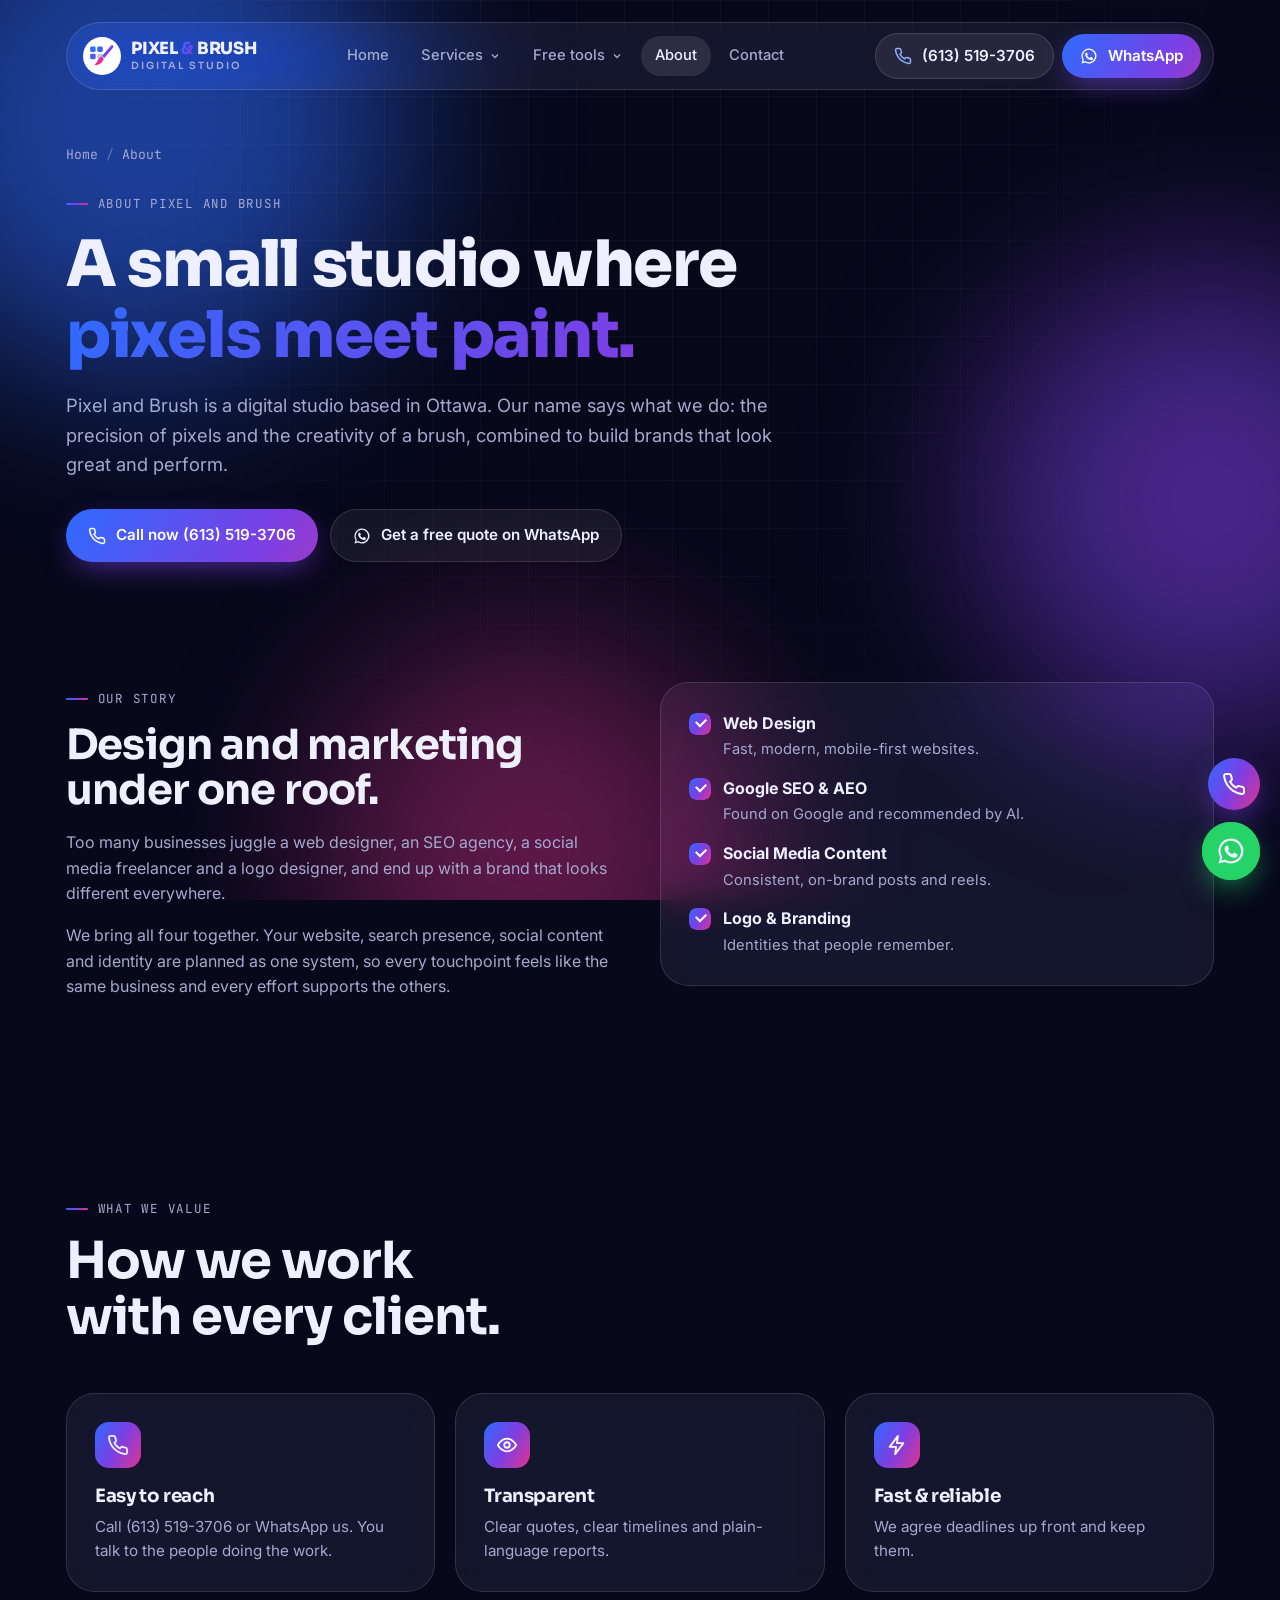
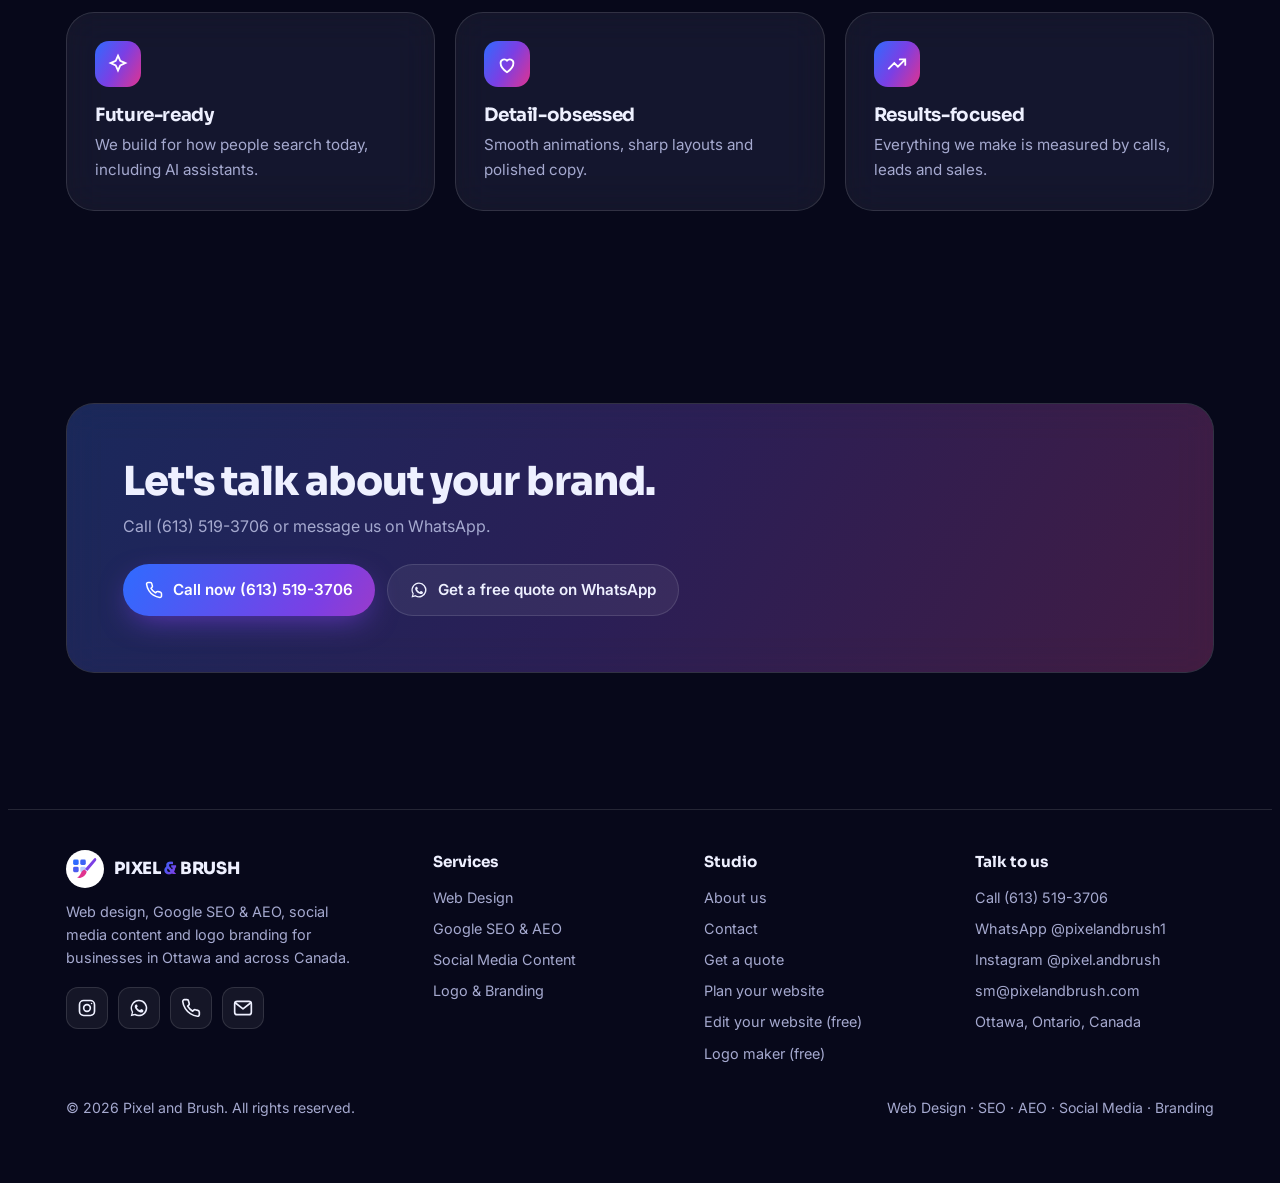
==== commit 68a0f33c: "Add free logo maker with brush, line, eraser, shapes, text and fill Customers sketch a logo idea, pi" ====
--- a/about.html
+++ b/about.html
@@ -34,7 +34,7 @@
 <div class="links" id="links">
 <a href="index.html">Home</a>
 <div class="dd"><button type="button" aria-expanded="false" aria-haspopup="true">Services <svg width="12" height="12" viewBox="0 0 24 24" fill="none" stroke="currentColor" stroke-width="2.5"><path d="m6 9 6 6 6-6"/></svg></button><div class="dd-menu"><a href="web-design.html"><span><svg viewBox="0 0 24 24" fill="none" stroke="#fff" stroke-width="2" stroke-linecap="round" stroke-linejoin="round"><rect x="3" y="4" width="18" height="14" rx="2"/><path d="M3 8h18M8 21h8M12 18v3"/></svg></span><div>Web Design<small>Fast, custom websites that convert</small></div></a><a href="seo-aeo.html"><span><svg viewBox="0 0 24 24" fill="none" stroke="#fff" stroke-width="2" stroke-linecap="round"><circle cx="11" cy="11" r="7"/><path d="M20 20l-4-4M8 11h6M11 8v6"/></svg></span><div>Google SEO & AEO<small>Rank on Google, get cited by AI</small></div></a><a href="social-media-content.html"><span><svg viewBox="0 0 24 24" fill="none" stroke="#fff" stroke-width="2" stroke-linecap="round" stroke-linejoin="round"><rect x="3" y="3" width="18" height="18" rx="5"/><circle cx="12" cy="12" r="4"/><circle cx="17.5" cy="6.5" r=".8" fill="#fff"/></svg></span><div>Social Media Content<small>Reels, posts & monthly calendars</small></div></a><a href="logo-branding.html"><span><svg viewBox="0 0 24 24" fill="none" stroke="#fff" stroke-width="2" stroke-linecap="round" stroke-linejoin="round"><path d="M18.4 2.6a2 2 0 0 1 2.9 2.9L12 14.8 9.2 12z"/><path d="M9 12.5c-2.5 0-4 1.8-4 4 0 1.6-.8 2.6-2 3 4.5 1.5 9-.5 9-4.5z"/></svg></span><div>Logo & Branding<small>Logos and brand identity systems</small></div></a></div></div>
-<div class="dd"><button type="button" aria-expanded="false" aria-haspopup="true">Free tools <svg width="12" height="12" viewBox="0 0 24 24" fill="none" stroke="currentColor" stroke-width="2.5"><path d="m6 9 6 6 6-6"/></svg></button><div class="dd-menu"><a href="website-planner.html"><span><svg viewBox="0 0 24 24" fill="none" stroke="#fff" stroke-width="2" stroke-linecap="round" stroke-linejoin="round"><rect x="3" y="4" width="18" height="16" rx="2"/><path d="M3 9h18M9 9v11"/></svg></span><div>Plan your website<small>Pick a look and sections, get a free quote</small></div></a><a href="website-editor.html"><span><svg viewBox="0 0 24 24" fill="none" stroke="#fff" stroke-width="2" stroke-linecap="round" stroke-linejoin="round"><path d="M12 20h9"/><path d="M16.5 3.5a2.1 2.1 0 0 1 3 3L7 19l-4 1 1-4z"/></svg></span><div>Edit your website<small>Upload your code and edit it without coding</small></div></a></div></div>
+<div class="dd"><button type="button" aria-expanded="false" aria-haspopup="true">Free tools <svg width="12" height="12" viewBox="0 0 24 24" fill="none" stroke="currentColor" stroke-width="2.5"><path d="m6 9 6 6 6-6"/></svg></button><div class="dd-menu"><a href="website-planner.html"><span><svg viewBox="0 0 24 24" fill="none" stroke="#fff" stroke-width="2" stroke-linecap="round" stroke-linejoin="round"><rect x="3" y="4" width="18" height="16" rx="2"/><path d="M3 9h18M9 9v11"/></svg></span><div>Plan your website<small>Pick a look and sections, get a free quote</small></div></a><a href="website-editor.html"><span><svg viewBox="0 0 24 24" fill="none" stroke="#fff" stroke-width="2" stroke-linecap="round" stroke-linejoin="round"><path d="M12 20h9"/><path d="M16.5 3.5a2.1 2.1 0 0 1 3 3L7 19l-4 1 1-4z"/></svg></span><div>Edit your website<small>Upload your code and edit it without coding</small></div></a><a href="logo-maker.html"><span><svg viewBox="0 0 24 24" fill="none" stroke="#fff" stroke-width="2" stroke-linecap="round" stroke-linejoin="round"><circle cx="9" cy="9" r="5"/><path d="M14 13l7 7H11z"/></svg></span><div>Design your logo<small>Sketch a logo idea with brush and shapes</small></div></a></div></div>
 <a href="about.html" aria-current="page">About</a>
 <a href="contact.html">Contact</a>
 </div>
@@ -52,7 +52,7 @@
 <div><a class="brand" href="index.html"><svg viewBox="0 0 48 48" aria-hidden="true"><circle cx="24" cy="24" r="24" fill="#fff"/><rect x="9" y="12" width="7" height="7" rx="1.8" fill="#2f6bff"/><rect x="18" y="12" width="7" height="7" rx="1.8" fill="#3d63f5"/><rect x="9" y="21" width="7" height="7" rx="1.8" fill="#4a5bef"/><rect x="18" y="21" width="7" height="7" rx="1.8" fill="#2f6bff" opacity=".35"/><path d="M37.5 10.5c1.2 1 1 2.6-.2 3.8L27 26.5l-3-2.6 11.3-12.9c.6-.7 1.5-1 2.2-.5Z" fill="#7b3fe4"/><path d="M23.2 24.6l3 2.7c-.6 3.4-3 6.6-7.6 7.7-1.6.4-3.3.3-4.6-.3 2.6-1 3.6-2.6 4.6-4.9 1-2.4 2.5-4.4 4.6-5.2Z" fill="#e0338f"/></svg><span>PIXEL <span class="grad-text">&amp;</span> BRUSH</span></a>
 <p>Web design, Google SEO &amp; AEO, social media content and logo branding for businesses in Ottawa and across Canada.</p><div class="socials"><a href="https://www.instagram.com/pixel.andbrush" target="_blank" rel="noopener me" aria-label="Pixel and Brush on Instagram"><svg viewBox="0 0 24 24" fill="none" stroke="currentColor" stroke-width="2" stroke-linecap="round" stroke-linejoin="round"><rect x="3" y="3" width="18" height="18" rx="5"/><circle cx="12" cy="12" r="4"/><circle cx="17.5" cy="6.5" r=".9" fill="currentColor" stroke="none"/></svg></a><a href="https://wa.me/pixelandbrush1" target="_blank" rel="noopener" aria-label="WhatsApp"><svg viewBox="0 0 24 24" fill="currentColor" aria-hidden="true"><use href="#wa"/></svg></a><a href="tel:+16135193706" aria-label="Call (613) 519-3706"><svg viewBox="0 0 24 24" fill="none" stroke="currentColor" stroke-width="2" stroke-linecap="round" stroke-linejoin="round"><path d="M22 16.9v3a2 2 0 0 1-2.2 2 19.8 19.8 0 0 1-8.6-3.1 19.5 19.5 0 0 1-6-6A19.8 19.8 0 0 1 2.1 4.2 2 2 0 0 1 4.1 2h3a2 2 0 0 1 2 1.7c.1.9.4 1.8.7 2.7a2 2 0 0 1-.5 2.1L8 9.8a16 16 0 0 0 6 6l1.3-1.3a2 2 0 0 1 2.1-.4c.9.3 1.8.6 2.7.7a2 2 0 0 1 1.7 2z"/></svg></a><a href="mailto:sm@pixelandbrush.com" aria-label="Email sm@pixelandbrush.com"><svg viewBox="0 0 24 24" fill="none" stroke="currentColor" stroke-width="2" stroke-linecap="round" stroke-linejoin="round"><rect x="2" y="4" width="20" height="16" rx="3"/><path d="m3 6 9 7 9-7"/></svg></a></div></div>
 <div><h4>Services</h4><ul><li><a href="web-design.html">Web Design</a></li><li><a href="seo-aeo.html">Google SEO & AEO</a></li><li><a href="social-media-content.html">Social Media Content</a></li><li><a href="logo-branding.html">Logo & Branding</a></li></ul></div>
-<div><h4>Studio</h4><ul><li><a href="about.html">About us</a></li><li><a href="contact.html">Contact</a></li><li><a href="contact.html#quote">Get a quote</a></li><li><a href="website-planner.html">Plan your website</a></li><li><a href="website-editor.html">Edit your website (free)</a></li></ul></div>
+<div><h4>Studio</h4><ul><li><a href="about.html">About us</a></li><li><a href="contact.html">Contact</a></li><li><a href="contact.html#quote">Get a quote</a></li><li><a href="website-planner.html">Plan your website</a></li><li><a href="website-editor.html">Edit your website (free)</a></li><li><a href="logo-maker.html">Logo maker (free)</a></li></ul></div>
 <div><h4>Talk to us</h4><ul><li><a href="tel:+16135193706">Call (613) 519-3706</a></li><li><a href="https://wa.me/pixelandbrush1" target="_blank" rel="noopener">WhatsApp @pixelandbrush1</a></li><li><a href="https://www.instagram.com/pixel.andbrush" target="_blank" rel="noopener me">Instagram @pixel.andbrush</a></li><li><a href="mailto:sm@pixelandbrush.com">sm@pixelandbrush.com</a></li><li>Ottawa, Ontario, Canada</li></ul></div>
 </div>
 <div class="foot"><span>© <span id="yr">2026</span> Pixel and Brush. All rights reserved.</span><span>Web Design · SEO · AEO · Social Media · Branding</span></div>
